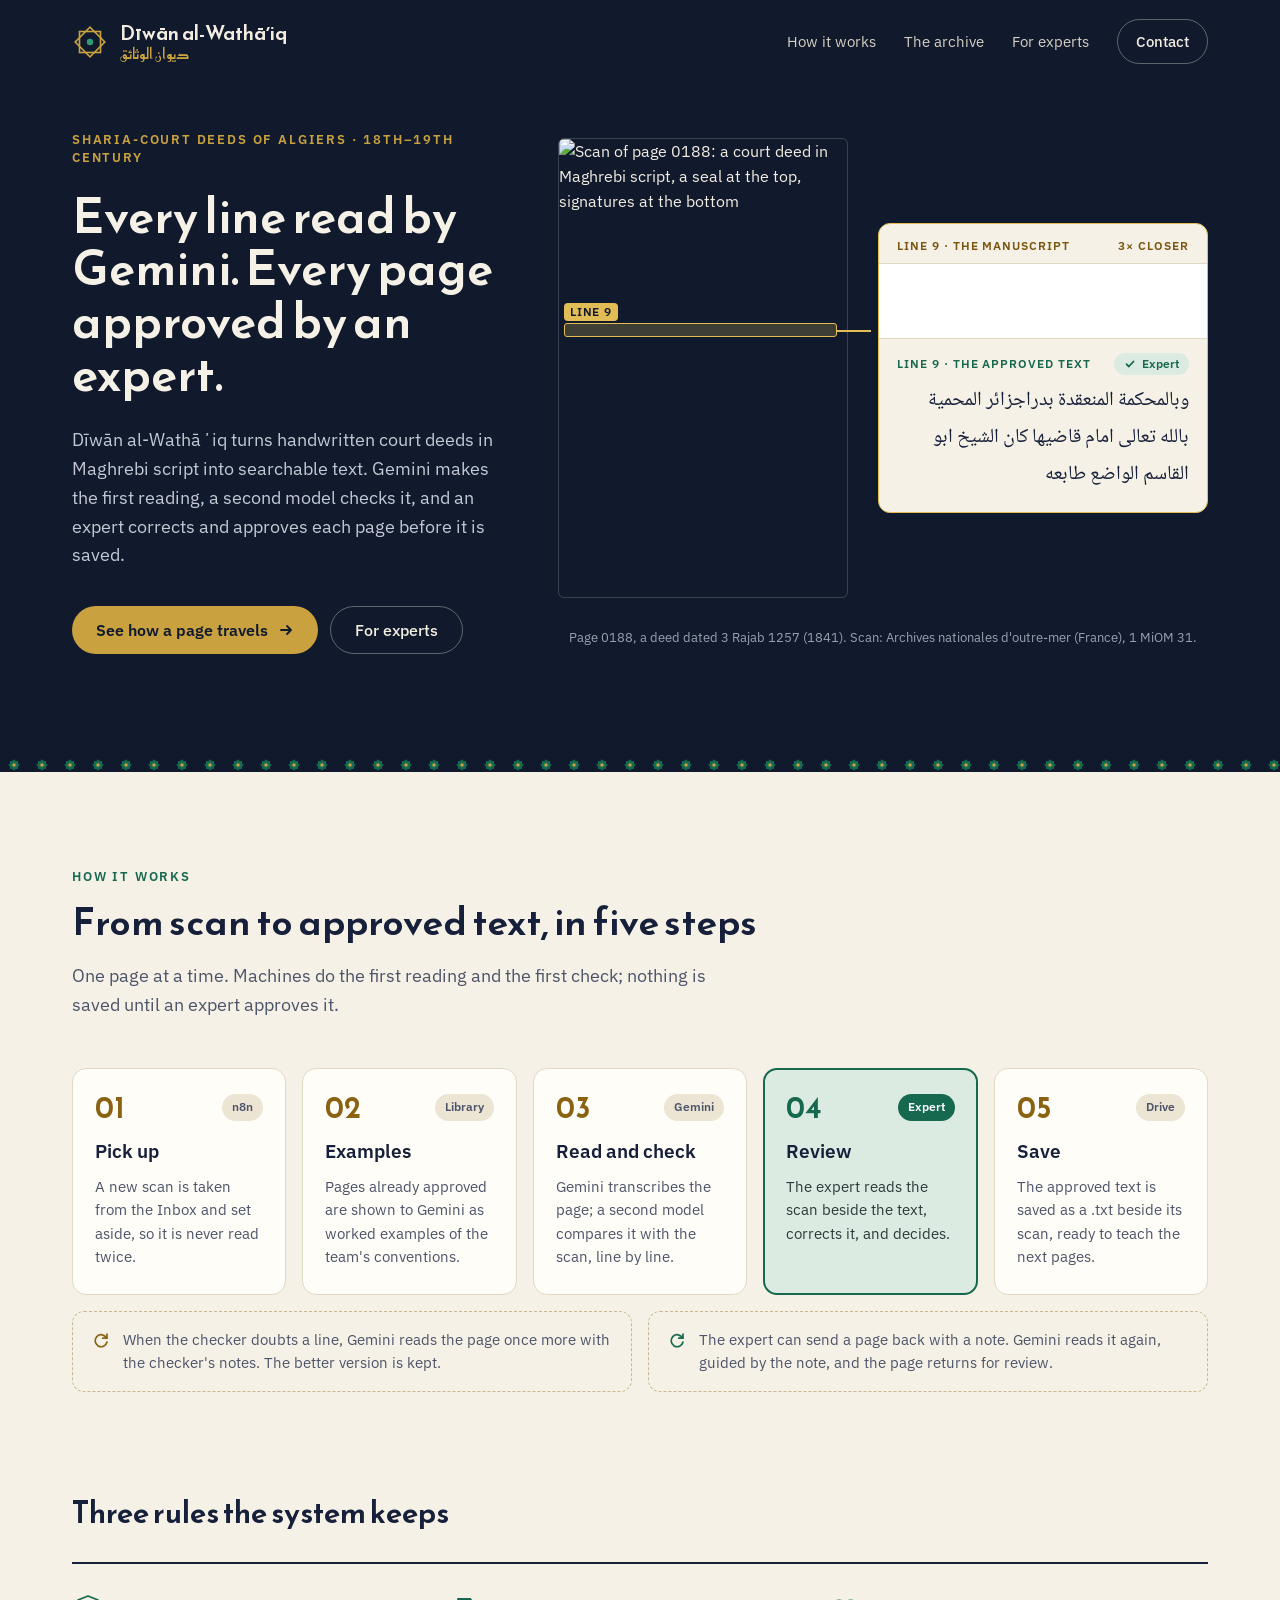
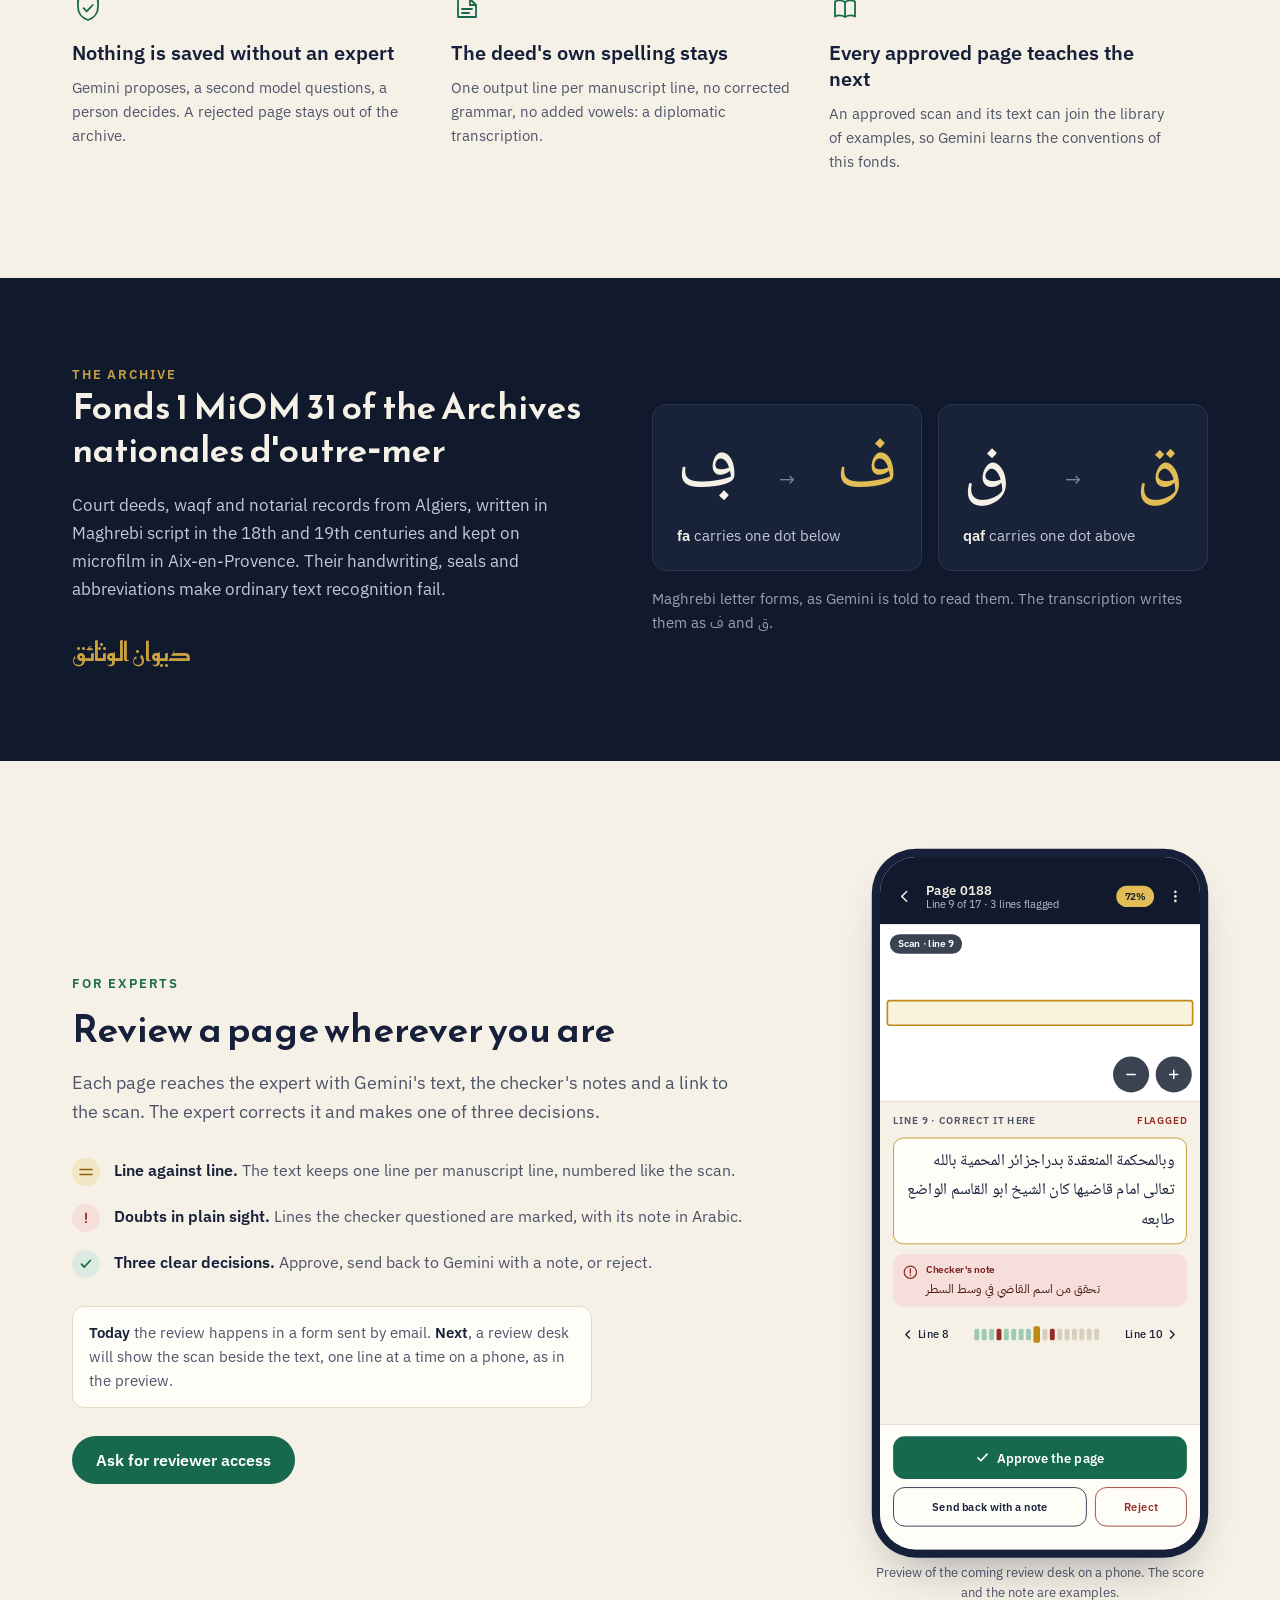
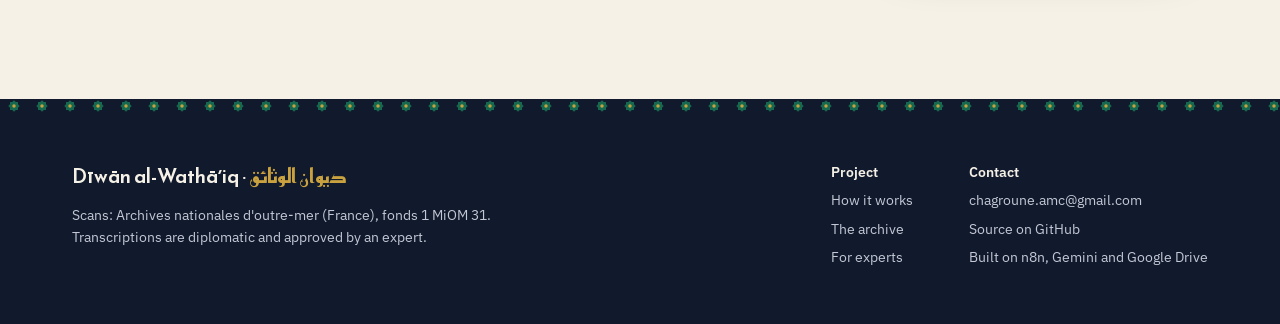
==== docs/index.html @ 13f493ae "Add the home page and its stylesheet Co-Authored-By: Claude Opus 5.5 <noreply@anthropic.com> Claude-" ====
<!doctype html>
<html lang="en">
<head>
<meta charset="utf-8">
<meta name="viewport" content="width=device-width, initial-scale=1">
<title>Dīwān al-Wathāʼiq · the sharia-court deeds of Algiers, read line by line</title>
<meta name="description" content="Dīwān al-Wathāʼiq turns handwritten court deeds of Algiers in Maghrebi script into searchable text. Gemini makes the first reading, a second model checks it, and an expert approves every page.">
<meta name="theme-color" content="#111a2d">
<link rel="icon" href="assets/favicon.svg" type="image/svg+xml">
<meta property="og:type" content="website">
<meta property="og:title" content="Dīwān al-Wathāʼiq · ديوان الوثائق">
<meta property="og:description" content="Every line read by Gemini. Every page approved by an expert. The sharia-court deeds of Algiers, 18th–19th century.">
<meta property="og:url" content="https://hchagroune.github.io/diwan-htr/">
<meta property="og:image" content="https://hchagroune.github.io/diwan-htr/assets/img/diwan-site-og-card.jpg">
<meta property="og:image:width" content="1200">
<meta property="og:image:height" content="630">
<meta name="twitter:card" content="summary_large_image">
<link rel="preconnect" href="https://fonts.googleapis.com">
<link rel="preconnect" href="https://fonts.gstatic.com" crossorigin>
<link rel="stylesheet" href="https://fonts.googleapis.com/css2?family=IBM+Plex+Mono:wght@400;500&amp;family=IBM+Plex+Sans:ital,wght@0,400;0,500;0,600;1,400&amp;family=IBM+Plex+Sans+Arabic:wght@400;500;600&amp;family=Noto+Naskh+Arabic:wght@400;600&amp;family=Reem+Kufi:wght@500;600;700&amp;display=swap">
<link rel="stylesheet" href="assets/site.css">
</head>
<body>
<a class="skip" href="#main">Skip to the content</a>

<header class="top on-night">
  <div class="wrap bar">
    <a class="brand" href="#top" aria-label="Dīwān al-Wathāʼiq, home">
      <svg aria-hidden="true" width="36" height="36" viewBox="0 0 36 36"><g transform="translate(18 18)"><rect x="-10.5" y="-10.5" width="21" height="21" fill="none" stroke="#c9a23f" stroke-width="1.6"/><rect x="-10.5" y="-10.5" width="21" height="21" fill="none" stroke="#c9a23f" stroke-width="1.6" transform="rotate(45)"/><circle r="3.2" fill="#2f9a73"/></g></svg>
      <span class="brand-names"><span class="brand-latin">Dīwān al-Wathāʼiq</span><span class="brand-arabic" lang="ar" dir="rtl">ديوان الوثائق</span></span>
    </a>
    <nav class="nav" aria-label="Main">
      <a href="#how">How it works</a>
      <a href="#archive">The archive</a>
      <a href="#experts">For experts</a>
      <a class="nav-pill" href="mailto:chagroune.amc@gmail.com?subject=Diwan%20al-Wathaiq">Contact</a>
    </nav>
  </div>

  <div id="top" class="wrap hero">
    <div class="hero-text">
      <p class="eyebrow">Sharia-court deeds of Algiers · 18th–19th century</p>
      <h1>Every line read by Gemini. Every page approved by an expert.</h1>
      <p class="lead">Dīwān al-Wathāʼiq turns handwritten court deeds in Maghrebi script into searchable text. Gemini makes the first reading, a second model checks it, and an expert corrects and approves each page before it is saved.</p>
      <div class="actions">
        <a class="btn btn-brass" href="#how">See how a page travels<svg aria-hidden="true" width="16" height="16" viewBox="0 0 16 16"><path d="M3 8h10M9 4l4 4-4 4" fill="none" stroke="#111a2d" stroke-width="1.8" stroke-linecap="round" stroke-linejoin="round"/></svg></a>
        <a class="btn btn-ghost-night" href="#experts">For experts</a>
      </div>
    </div>

    <figure class="reading">
      <div class="scan">
        <img src="assets/img/diwan-site-scan-0188.jpg" width="1006" height="1600" alt="Scan of page 0188: a court deed in Maghrebi script, a seal at the top, signatures at the bottom">
        <span class="band" aria-hidden="true"></span>
        <span class="band-link" aria-hidden="true"></span>
        <span class="band-tag" aria-hidden="true">LINE 9</span>
      </div>
      <div class="loupe">
        <div class="loupe-label"><span>Line 9 · the manuscript</span><span>3× closer</span></div>
        <div class="loupe-crop"><img src="assets/img/diwan-site-scan-0188.jpg" width="1006" height="1600" alt="Line 9 of the scan, enlarged"></div>
        <div class="loupe-label green"><span>Line 9 · the approved text</span><span class="chip-expert"><svg aria-hidden="true" width="12" height="12" viewBox="0 0 12 12"><path d="M2.5 6.2l2.3 2.3 4.7-5" fill="none" stroke="#16684e" stroke-width="1.8" stroke-linecap="round" stroke-linejoin="round"/></svg>Expert</span></div>
        <p class="loupe-text" lang="ar" dir="rtl">وبالمحكمة المنعقدة بدراجزائر المحمية بالله تعالى امام قاضيها كان الشيخ ابو القاسم الواضع طابعه</p>
      </div>
      <figcaption>Page 0188, a deed dated 3 Rajab 1257 (1841). Scan: Archives nationales d'outre-mer (France), 1 MiOM 31.</figcaption>
    </figure>
  </div>
  <svg class="zellige" aria-hidden="true" preserveAspectRatio="none"><defs><pattern id="zl-a" width="28" height="14" patternUnits="userSpaceOnUse"><rect width="28" height="14" fill="#111a2d"/><g transform="translate(14 7)"><rect x="-4" y="-4" width="8" height="8" fill="#16684e"/><rect x="-4" y="-4" width="8" height="8" fill="#16684e" transform="rotate(45)"/><circle r="1.7" fill="#c9a23f"/></g></pattern></defs><rect width="100%" height="14" fill="url(#zl-a)"/></svg>
</header>

<main id="main">
  <section id="how" class="wrap section" aria-labelledby="how-title">
    <p class="eyebrow">How it works</p>
    <h2 id="how-title">From scan to approved text, in five steps</h2>
    <p class="lead">One page at a time. Machines do the first reading and the first check; nothing is saved until an expert approves it.</p>
    <ol class="steps">
      <li class="step">
        <div class="step-head"><span class="step-num">01</span><span class="step-who">n8n</span></div>
        <h3>Pick up</h3>
        <p>A new scan is taken from the Inbox and set aside, so it is never read twice.</p>
      </li>
      <li class="step">
        <div class="step-head"><span class="step-num">02</span><span class="step-who">Library</span></div>
        <h3>Examples</h3>
        <p>Pages already approved are shown to Gemini as worked examples of the team's conventions.</p>
      </li>
      <li class="step">
        <div class="step-head"><span class="step-num">03</span><span class="step-who">Gemini</span></div>
        <h3>Read and check</h3>
        <p>Gemini transcribes the page; a second model compares it with the scan, line by line.</p>
      </li>
      <li class="step is-human">
        <div class="step-head"><span class="step-num">04</span><span class="step-who">Expert</span></div>
        <h3>Review</h3>
        <p>The expert reads the scan beside the text, corrects it, and decides.</p>
      </li>
      <li class="step">
        <div class="step-head"><span class="step-num">05</span><span class="step-who">Drive</span></div>
        <h3>Save</h3>
        <p>The approved text is saved as a .txt beside its scan, ready to teach the next pages.</p>
      </li>
    </ol>
    <div class="loops">
      <p class="loop"><svg aria-hidden="true" width="20" height="20" viewBox="0 0 20 20"><path d="M15.5 8A6 6 0 1 0 16 12" fill="none" stroke="#8a6212" stroke-width="1.7" stroke-linecap="round"/><path d="M16 4v4.2h-4.2" fill="none" stroke="#8a6212" stroke-width="1.7" stroke-linecap="round" stroke-linejoin="round"/></svg><span>When the checker doubts a line, Gemini reads the page once more with the checker's notes. The better version is kept.</span></p>
      <p class="loop"><svg aria-hidden="true" width="20" height="20" viewBox="0 0 20 20"><path d="M15.5 8A6 6 0 1 0 16 12" fill="none" stroke="#16684e" stroke-width="1.7" stroke-linecap="round"/><path d="M16 4v4.2h-4.2" fill="none" stroke="#16684e" stroke-width="1.7" stroke-linecap="round" stroke-linejoin="round"/></svg><span>The expert can send a page back with a note. Gemini reads it again, guided by the note, and the page returns for review.</span></p>
    </div>
  </section>

  <section id="rules" class="wrap section" aria-labelledby="rules-title">
    <h2 id="rules-title">Three rules the system keeps</h2>
    <div class="rules">
      <div class="rule">
        <svg aria-hidden="true" width="32" height="32" viewBox="0 0 32 32"><path d="M16 4l10 4v7c0 6.5-4.3 11.2-10 13-5.7-1.8-10-6.5-10-13V8z" fill="none" stroke="#16684e" stroke-width="1.8" stroke-linejoin="round"/><path d="M11.5 16.2l3.2 3.2 6-6.4" fill="none" stroke="#16684e" stroke-width="1.8" stroke-linecap="round" stroke-linejoin="round"/></svg>
        <h3>Nothing is saved without an expert</h3>
        <p>Gemini proposes, a second model questions, a person decides. A rejected page stays out of the archive.</p>
      </div>
      <div class="rule">
        <svg aria-hidden="true" width="32" height="32" viewBox="0 0 32 32"><path d="M7 25V7h12l6 6v12z" fill="none" stroke="#16684e" stroke-width="1.8" stroke-linejoin="round"/><path d="M19 7v6h6M11 17h10M11 21h7" fill="none" stroke="#16684e" stroke-width="1.8" stroke-linecap="round" stroke-linejoin="round"/></svg>
        <h3>The deed's own spelling stays</h3>
        <p>One output line per manuscript line, no corrected grammar, no added vowels: a diplomatic transcription.</p>
      </div>
      <div class="rule">
        <svg aria-hidden="true" width="32" height="32" viewBox="0 0 32 32"><path d="M6 9.5C9 8 12.5 8 16 10c3.5-2 7-2 10-.5v15c-3-1.5-6.5-1.5-10 .5-3.5-2-7-2-10-.5z" fill="none" stroke="#16684e" stroke-width="1.8" stroke-linejoin="round"/><path d="M16 10v15" fill="none" stroke="#16684e" stroke-width="1.8"/></svg>
        <h3>Every approved page teaches the next</h3>
        <p>An approved scan and its text can join the library of examples, so Gemini learns the conventions of this fonds.</p>
      </div>
    </div>
  </section>

  <section id="archive" class="corpus on-night" aria-labelledby="archive-title">
    <div class="wrap corpus-inner">
      <div class="corpus-text">
        <p class="eyebrow">The archive</p>
        <h2 id="archive-title" class="display">Fonds 1 MiOM 31 of the Archives nationales d'outre&#8209;mer</h2>
        <p class="lead">Court deeds, waqf and notarial records from Algiers, written in Maghrebi script in the 18th and 19th centuries and kept on microfilm in Aix-en-Provence. Their handwriting, seals and abbreviations make ordinary text recognition fail.</p>
        <p class="corpus-mark" lang="ar" dir="rtl">ديوان الوثائق</p>
      </div>
      <div class="letters">
        <div class="letter-row">
          <div class="letter">
            <div class="letter-pair"><span class="glyph" lang="ar">ڢ</span><span class="arrow" aria-hidden="true">→</span><span class="glyph std" lang="ar">ف</span></div>
            <p><strong>fa</strong> carries one dot below</p>
          </div>
          <div class="letter">
            <div class="letter-pair"><span class="glyph" lang="ar">ڧ</span><span class="arrow" aria-hidden="true">→</span><span class="glyph std" lang="ar">ق</span></div>
            <p><strong>qaf</strong> carries one dot above</p>
          </div>
        </div>
        <p>Maghrebi letter forms, as Gemini is told to read them. The transcription writes them as ف and ق.</p>
      </div>
    </div>
  </section>

  <section id="experts" class="wrap section experts" aria-labelledby="experts-title">
    <div class="experts-text">
      <p class="eyebrow">For experts</p>
      <h2 id="experts-title">Review a page wherever you are</h2>
      <p class="lead">Each page reaches the expert with Gemini's text, the checker's notes and a link to the scan. The expert corrects it and makes one of three decisions.</p>
      <ul class="points">
        <li><span class="dot dot-brass" aria-hidden="true"><svg width="14" height="14" viewBox="0 0 14 14"><path d="M1 4.5h12M1 9.5h12" stroke="#8a6212" stroke-width="1.6" stroke-linecap="round"/></svg></span><span><strong>Line against line.</strong> <span class="muted">The text keeps one line per manuscript line, numbered like the scan.</span></span></li>
        <li><span class="dot dot-red" aria-hidden="true"><svg width="14" height="14" viewBox="0 0 14 14"><path d="M7 2.5v5.5" stroke="#962d28" stroke-width="1.8" stroke-linecap="round"/><circle cx="7" cy="11" r="1.1" fill="#962d28"/></svg></span><span><strong>Doubts in plain sight.</strong> <span class="muted">Lines the checker questioned are marked, with its note in Arabic.</span></span></li>
        <li><span class="dot dot-green" aria-hidden="true"><svg width="14" height="14" viewBox="0 0 14 14"><path d="M2.5 7.2l2.8 2.8 6-6.5" fill="none" stroke="#16684e" stroke-width="1.8" stroke-linecap="round" stroke-linejoin="round"/></svg></span><span><strong>Three clear decisions.</strong> <span class="muted">Approve, send back to Gemini with a note, or reject.</span></span></li>
      </ul>
      <p class="now"><strong>Today</strong> the review happens in a form sent by email. <strong>Next</strong>, a review desk will show the scan beside the text, one line at a time on a phone, as in the preview.</p>
      <div class="actions">
        <a class="btn btn-green" href="mailto:chagroune.amc@gmail.com?subject=Diwan%20al-Wathaiq%3A%20reviewer%20access">Ask for reviewer access</a>
      </div>
    </div>

    <figure class="phone-figure">
      <div class="phone-frame" aria-hidden="true">
        <div class="phone">
          <div class="ph-top">
            <span class="ph-icon"><svg width="20" height="20" viewBox="0 0 20 20"><path d="M12.5 4l-6 6 6 6" fill="none" stroke="#f3ede1" stroke-width="1.8" stroke-linecap="round" stroke-linejoin="round"/></svg></span>
            <span class="ph-title"><b>Page 0188</b><span>Line 9 of 17 · 3 lines flagged</span></span>
            <span class="ph-score">72%</span>
            <span class="ph-icon"><svg width="20" height="20" viewBox="0 0 20 20"><circle cx="10" cy="4.5" r="1.6" fill="#f3ede1"/><circle cx="10" cy="10" r="1.6" fill="#f3ede1"/><circle cx="10" cy="15.5" r="1.6" fill="#f3ede1"/></svg></span>
          </div>
          <div class="ph-scan">
            <img src="assets/img/diwan-site-scan-0188.jpg" width="1006" height="1600" alt="">
            <span class="ph-band"></span>
            <span class="ph-tag">Scan · line 9</span>
            <span class="ph-zoom"><span><svg width="16" height="16" viewBox="0 0 16 16"><path d="M3 8h10" stroke="#fff" stroke-width="1.8" stroke-linecap="round"/></svg></span><span><svg width="16" height="16" viewBox="0 0 16 16"><path d="M3 8h10M8 3v10" stroke="#fff" stroke-width="1.8" stroke-linecap="round"/></svg></span></span>
          </div>
          <div class="ph-body">
            <div class="ph-label"><span>Line 9 · correct it here</span><span class="flag">Flagged</span></div>
            <div class="ph-line" lang="ar" dir="rtl">وبالمحكمة المنعقدة بدراجزائر المحمية بالله تعالى امام قاضيها كان الشيخ ابو القاسم الواضع طابعه</div>
            <div class="ph-note">
              <svg width="18" height="18" viewBox="0 0 18 18"><circle cx="9" cy="9" r="7.5" fill="none" stroke="#962d28" stroke-width="1.5"/><path d="M9 5v5" stroke="#962d28" stroke-width="1.7" stroke-linecap="round"/><circle cx="9" cy="12.8" r="1" fill="#962d28"/></svg>
              <span class="ph-note-text"><b>Checker's note</b><span lang="ar" dir="rtl">تحقق من اسم القاضي في وسط السطر</span></span>
            </div>
            <div class="ph-nav">
              <span><svg width="16" height="16" viewBox="0 0 16 16"><path d="M10 3.5L5.5 8l4.5 4.5" fill="none" stroke="#17203a" stroke-width="1.7" stroke-linecap="round" stroke-linejoin="round"/></svg>Line 8</span>
              <span class="ticks"><i></i><i></i><i></i><i class="flag"></i><i></i><i></i><i></i><i></i><i class="here"></i><i class="todo"></i><i class="flag"></i><i class="todo"></i><i class="todo"></i><i class="todo"></i><i class="todo"></i><i class="todo"></i><i class="todo"></i></span>
              <span>Line 10<svg width="16" height="16" viewBox="0 0 16 16"><path d="M6 3.5l4.5 4.5L6 12.5" fill="none" stroke="#17203a" stroke-width="1.7" stroke-linecap="round" stroke-linejoin="round"/></svg></span>
            </div>
          </div>
          <div class="ph-actions">
            <span class="ph-approve"><svg width="18" height="18" viewBox="0 0 18 18"><path d="M3.5 9.4l3.4 3.4 7.6-8" fill="none" stroke="#fff" stroke-width="2" stroke-linecap="round" stroke-linejoin="round"/></svg>Approve the page</span>
            <span class="ph-row"><span class="ph-back">Send back with a note</span><span class="ph-reject">Reject</span></span>
          </div>
        </div>
      </div>
      <figcaption>Preview of the coming review desk on a phone. The score and the note are examples.</figcaption>
    </figure>
  </section>
</main>

<footer class="foot">
  <svg class="zellige" aria-hidden="true" preserveAspectRatio="none"><defs><pattern id="zl-b" width="28" height="14" patternUnits="userSpaceOnUse"><rect width="28" height="14" fill="#111a2d"/><g transform="translate(14 7)"><rect x="-4" y="-4" width="8" height="8" fill="#16684e"/><rect x="-4" y="-4" width="8" height="8" fill="#16684e" transform="rotate(45)"/><circle r="1.7" fill="#c9a23f"/></g></pattern></defs><rect width="100%" height="14" fill="url(#zl-b)"/></svg>
  <div class="wrap foot-inner">
    <div class="foot-about">
      <span class="foot-name">Dīwān al-Wathāʼiq · <span lang="ar" dir="rtl">ديوان الوثائق</span></span>
      <p>Scans: Archives nationales d'outre-mer (France), fonds 1 MiOM 31. Transcriptions are diplomatic and approved by an expert.</p>
    </div>
    <div class="foot-cols">
      <div class="foot-col"><b>Project</b><a href="#how">How it works</a><a href="#archive">The archive</a><a href="#experts">For experts</a></div>
      <div class="foot-col"><b>Contact</b><a href="mailto:chagroune.amc@gmail.com?subject=Diwan%20al-Wathaiq">chagroune.amc@gmail.com</a><a href="https://github.com/hchagroune/diwan-htr">Source on GitHub</a><span>Built on n8n, Gemini and Google Drive</span></div>
    </div>
  </div>
</footer>
</body>
</html>
---- docs/assets/site.css ----
/* Dīwān al-Wathāʼiq: public site. Ink, paper and zellige. */
:root {
  --night: #111a2d;
  --night-2: #18233a;
  --night-line: #2a3651;
  --paper: #f6f1e6;
  --paper-2: #ede5d3;
  --surface: #fffdf8;
  --line: #e2d9c5;
  --ink: #17203a;
  --ink-2: #4d546a;
  --on-night: #f3ede1;
  --on-night-2: #c3c8d4;
  --on-night-3: #9aa1b2;
  --green: #16684e;
  --green-dark: #0f4d39;
  --green-tint: #dcebe2;
  --green-on-night: #2f9a73;
  --brass: #8a6212;
  --brass-deep: #7a560f;
  --brass-mid: #c9a23f;
  --brass-light: #e2bd55;
  --brass-tint: #f3e6c4;
  --red: #962d28;
  --red-deep: #7c211d;
  --red-tint: #f6dedb;
  --font-sans: 'IBM Plex Sans', 'IBM Plex Sans Arabic', system-ui, sans-serif;
  --font-arabic-ui: 'IBM Plex Sans Arabic', 'IBM Plex Sans', sans-serif;
  --font-display: 'Reem Kufi', 'IBM Plex Sans', sans-serif;
  --font-naskh: 'Noto Naskh Arabic', 'Amiri', serif;
  --font-mono: 'IBM Plex Mono', ui-monospace, monospace;
}

*, *::before, *::after { box-sizing: border-box; }
html { scroll-behavior: smooth; }
@media (prefers-reduced-motion: reduce) { html { scroll-behavior: auto; } }
body {
  margin: 0;
  background: var(--paper);
  color: var(--ink);
  font-family: var(--font-sans);
  font-size: 16px;
  line-height: 1.55;
  -webkit-font-smoothing: antialiased;
  text-rendering: optimizeLegibility;
}
img { max-width: 100%; display: block; }
a { color: var(--green); }
a:hover { color: var(--green-dark); }
:focus-visible { outline: 3px solid var(--brass-light); outline-offset: 3px; border-radius: 6px; }
h1, h2, h3, p, figure, ol, ul { margin: 0; }
[lang="ar"] { font-family: var(--font-arabic-ui); }

.wrap { max-width: 1200px; margin: 0 auto; padding: 0 32px; }
.skip {
  position: absolute; left: 16px; top: -60px; z-index: 10;
  background: var(--brass-light); color: var(--night); padding: 10px 16px;
  border-radius: 8px; font-weight: 600; text-decoration: none;
}
.skip:focus { top: 12px; }

.eyebrow {
  font-size: 13px; line-height: 1.4; letter-spacing: 0.14em;
  text-transform: uppercase; font-weight: 600; color: var(--green);
}
.on-night .eyebrow { color: var(--brass-mid); }
.display { font-family: var(--font-display); font-weight: 600; }
.lead { font-size: 18px; line-height: 1.6; color: var(--ink-2); max-width: 680px; }
.on-night .lead { color: var(--on-night-2); }

/* buttons */
.btn {
  display: inline-flex; align-items: center; justify-content: center; gap: 10px;
  min-height: 48px; padding: 0 24px; border-radius: 999px;
  font-weight: 600; text-decoration: none; font-size: 16px; line-height: 1.2;
}
.btn svg { flex: none; }
.btn-brass { background: var(--brass-mid); color: var(--night); }
.btn-brass:hover { background: var(--brass-light); color: var(--night); }
.btn-ghost-night { color: var(--on-night); border: 1px solid rgba(243, 237, 225, 0.35); font-weight: 500; }
.btn-ghost-night:hover { color: #fff; border-color: rgba(243, 237, 225, 0.7); }
.btn-green { background: var(--green); color: #fff; }
.btn-green:hover { background: var(--green-dark); color: #fff; }

/* ---------- header and hero ---------- */
.top { background: var(--night); color: var(--on-night); }
.bar { display: flex; flex-wrap: wrap; align-items: center; justify-content: space-between; gap: 12px 28px; padding-top: 18px; padding-bottom: 18px; }
.brand { display: flex; align-items: center; gap: 12px; text-decoration: none; color: var(--on-night); }
.brand:hover { color: #fff; }
.brand-names { display: flex; flex-direction: column; line-height: 1.2; }
.brand-latin { font-family: var(--font-display); font-weight: 600; font-size: 20px; }
.brand-arabic { font-family: var(--font-display); font-size: 15px; color: var(--brass-mid); text-align: left; }
.nav { display: flex; flex-wrap: wrap; align-items: center; gap: 0 28px; font-size: 15px; }
.nav a { color: #d6d0c3; text-decoration: none; padding: 12px 0; }
.nav a:hover { color: #fff; }
.nav .nav-pill { color: var(--on-night); padding: 10px 18px; border: 1px solid rgba(243, 237, 225, 0.35); border-radius: 999px; font-weight: 500; }
.nav .nav-pill:hover { border-color: rgba(243, 237, 225, 0.7); }

.hero { display: flex; flex-wrap: wrap; align-items: center; gap: 56px; padding-top: 48px; padding-bottom: 104px; }
.hero-text { flex: 1 1 400px; min-width: 0; max-width: 490px; }
.hero-text .eyebrow { margin-bottom: 22px; }
.hero h1 { font-family: var(--font-display); font-weight: 600; font-size: clamp(38px, 2.8vw + 12px, 52px); line-height: 1.1; color: var(--paper); }
.hero .lead { margin-top: 26px; max-width: 500px; }
.actions { margin-top: 36px; display: flex; flex-wrap: wrap; gap: 12px; }

.reading { flex: 1 1 620px; min-width: 0; display: flex; flex-wrap: wrap; align-items: center; justify-content: center; gap: 30px; }
.scan { flex: 0 1 290px; min-width: 240px; position: relative; }
.scan img { width: 100%; height: auto; border-radius: 6px; border: 1px solid rgba(243, 237, 225, 0.18); }
.band { position: absolute; left: 2.2%; width: 94%; top: 40.3%; height: 3%; border: 1.5px solid var(--brass-light); background: rgba(226, 189, 85, 0.22); border-radius: 3px; }
.band-tag {
  position: absolute; left: 2.2%; top: 40.3%; transform: translateY(-115%);
  font-size: 11.5px; line-height: 1; font-weight: 600; letter-spacing: 0.06em;
  color: var(--night); background: var(--brass-light); border-radius: 4px; padding: 3px 6px;
}
.band-link { position: absolute; left: 96.2%; top: 41.7%; width: 34px; height: 2px; background: var(--brass-light); }
.loupe { flex: 1 1 300px; min-width: 0; max-width: 440px; background: var(--paper); color: var(--ink); border-radius: 12px; overflow: hidden; border: 1.5px solid var(--brass-light); }
.loupe-label { display: flex; justify-content: space-between; align-items: center; gap: 12px; padding: 14px 18px 10px; font-size: 12px; line-height: 1.3; letter-spacing: 0.08em; text-transform: uppercase; font-weight: 600; color: var(--brass-deep); }
.loupe-label.green { color: var(--green); padding-top: 14px; padding-bottom: 2px; }
.loupe-crop { position: relative; height: 76px; overflow: hidden; background: #fff; border-top: 1px solid var(--line); border-bottom: 1px solid var(--line); }
.loupe-crop img { position: absolute; width: 1006px; max-width: none; height: auto; right: -34px; top: -637px; }
.chip-expert { display: inline-flex; align-items: center; gap: 6px; font-size: 12px; letter-spacing: 0; text-transform: none; font-weight: 600; color: var(--green); background: var(--green-tint); border-radius: 999px; padding: 3px 10px; }
.loupe-text { padding: 6px 18px 18px; font-family: var(--font-naskh); font-size: 20px; line-height: 1.85; }
.reading figcaption { flex: 1 1 100%; font-size: 13px; line-height: 1.5; color: var(--on-night-3); text-align: center; }

.zellige { display: block; width: 100%; height: 14px; }

/* ---------- how it works ---------- */
.section { padding-top: 96px; padding-bottom: 96px; }
.section h2 { font-family: var(--font-display); font-weight: 600; font-size: clamp(30px, 1.4vw + 20px, 40px); line-height: 1.15; max-width: 760px; margin-top: 14px; }
.section .lead { margin-top: 18px; }
#how { padding-bottom: 32px; }
.steps { list-style: none; padding: 0; margin-top: 48px; display: flex; flex-wrap: wrap; gap: 16px; }
.step { flex: 1 1 196px; min-width: 0; background: var(--surface); border: 1px solid var(--line); border-radius: 14px; padding: 24px 22px 26px; display: flex; flex-direction: column; gap: 12px; }
.step-head { display: flex; justify-content: space-between; align-items: center; gap: 8px; }
.step-num { font-family: var(--font-display); font-size: 30px; font-weight: 600; line-height: 1; color: var(--brass); }
.step-who { font-size: 12px; font-weight: 600; color: var(--ink-2); background: var(--paper-2); border-radius: 999px; padding: 4px 10px; }
.step h3 { font-size: 19px; line-height: 1.3; font-weight: 600; margin-top: 4px; }
.step p { font-size: 15px; line-height: 1.55; color: var(--ink-2); }
.step.is-human { background: var(--green-tint); border: 2px solid var(--green); padding: 23px 21px 25px; }
.step.is-human .step-num { color: var(--green); }
.step.is-human .step-who { color: #fff; background: var(--green); }
.step.is-human p { color: #2c3a3a; }
.loops { margin-top: 16px; display: flex; flex-wrap: wrap; gap: 16px; }
.loop { flex: 1 1 360px; display: flex; gap: 12px; align-items: flex-start; font-size: 15px; line-height: 1.55; color: var(--ink-2); border: 1px dashed #c9b88f; border-radius: 12px; padding: 16px 18px; }
.loop svg { flex: none; margin-top: 2px; }

/* ---------- rules ---------- */
#rules { padding-top: 72px; }
#rules h2 { font-size: clamp(26px, 0.8vw + 20px, 32px); margin-top: 0; }
.rules { margin-top: 32px; display: flex; flex-wrap: wrap; border-top: 2px solid var(--ink); }
.rule { flex: 1 1 300px; min-width: 0; padding: 28px 28px 8px 0; display: flex; flex-direction: column; gap: 10px; }
.rule h3 { font-size: 20px; line-height: 1.3; font-weight: 600; margin-top: 6px; }
.rule p { font-size: 15px; line-height: 1.6; color: var(--ink-2); }

/* ---------- the archive ---------- */
.corpus { background: var(--night); color: var(--on-night); }
.corpus-inner { display: flex; flex-wrap: wrap; gap: 48px 64px; align-items: center; padding-top: 88px; padding-bottom: 88px; }
.corpus-text { flex: 1 1 420px; min-width: 0; }
.corpus h2 { color: var(--paper); font-size: clamp(28px, 1.4vw + 18px, 38px); line-height: 1.2; }
.corpus-text p.lead { font-size: 17px; line-height: 1.65; margin-top: 20px; }
.corpus-mark { text-align: left; margin-top: 28px; font-family: var(--font-display); font-size: 26px; line-height: 1.6; color: var(--brass-mid); }
.letters { flex: 1 1 460px; min-width: 0; display: flex; flex-direction: column; gap: 16px; }
.letter-row { display: flex; flex-wrap: wrap; gap: 16px; }
.letter { flex: 1 1 200px; min-width: 0; background: var(--night-2); border: 1px solid var(--night-line); border-radius: 14px; padding: 22px 24px; display: flex; flex-direction: column; gap: 8px; }
.letter-pair { display: flex; align-items: baseline; justify-content: space-between; gap: 12px; }
.glyph { font-family: var(--font-naskh); font-size: 72px; line-height: 1.25; color: var(--paper); }
.glyph.std { color: var(--brass-light); }
.arrow { font-size: 20px; color: #7d8599; }
.letter p { font-size: 15px; line-height: 1.5; color: var(--on-night-2); }
.letter strong { color: var(--paper); font-weight: 600; }
.letters > p { font-size: 15px; line-height: 1.6; color: var(--on-night-3); }

/* ---------- experts ---------- */
.experts { display: flex; flex-wrap: wrap; align-items: center; gap: 48px 72px; }
.experts-text { flex: 1 1 440px; min-width: 0; }
.points { list-style: none; padding: 0; margin-top: 32px; display: flex; flex-direction: column; gap: 18px; }
.points li { display: flex; gap: 14px; align-items: flex-start; font-size: 16px; line-height: 1.55; }
.points strong { font-weight: 600; }
.points .muted { color: var(--ink-2); }
.dot { flex: none; width: 28px; height: 28px; border-radius: 50%; display: flex; align-items: center; justify-content: center; }
.dot-brass { background: var(--brass-tint); }
.dot-red { background: var(--red-tint); }
.dot-green { background: var(--green-tint); }
.now { margin-top: 28px; font-size: 15px; line-height: 1.6; color: var(--ink-2); background: var(--surface); border: 1px solid var(--line); border-radius: 12px; padding: 14px 16px; max-width: 520px; }
.now strong { color: var(--ink); font-weight: 600; }
.experts .actions { margin-top: 28px; }

.phone-figure { flex: 0 1 336px; min-width: 0; display: flex; flex-direction: column; align-items: center; gap: 14px; }
.phone-figure figcaption { font-size: 13px; color: var(--ink-2); text-align: center; }
.phone-frame { width: 320px; height: 692px; position: relative; }
.phone {
  position: absolute; left: 0; top: 0; width: 390px; height: 844px;
  transform: scale(0.8205); transform-origin: 0 0;
  border-radius: 44px; overflow: hidden;
  box-shadow: 0 0 0 10px var(--ink), 0 30px 60px -20px rgba(17, 26, 45, 0.45);
  display: flex; flex-direction: column; background: var(--paper); font-size: 15px; line-height: 1.5;
}
.ph-top { flex: none; background: var(--night); color: var(--on-night); padding: 26px 8px 12px; display: flex; align-items: center; gap: 4px; }
.ph-icon { width: 44px; height: 44px; display: flex; align-items: center; justify-content: center; }
.ph-title { flex: 1 1 auto; min-width: 0; display: flex; flex-direction: column; line-height: 1.25; }
.ph-title b { font-weight: 600; font-size: 16px; }
.ph-title span { font-size: 13px; color: #b9bfcc; }
.ph-score { font-size: 12px; font-weight: 600; color: var(--night); background: var(--brass-light); border-radius: 999px; padding: 4px 10px; }
.ph-scan { flex: none; position: relative; height: 216px; overflow: hidden; background: #fff; border-bottom: 1px solid var(--line); }
.ph-scan img { position: absolute; width: 700px; max-width: none; height: auto; right: -20px; top: -358px; }
.ph-band { position: absolute; left: 8px; right: 8px; top: 92px; height: 32px; border: 2px solid #c08a14; background: rgba(226, 189, 85, 0.2); border-radius: 4px; }
.ph-tag { position: absolute; left: 12px; top: 12px; font-size: 12px; font-weight: 600; color: #fff; background: rgba(17, 26, 45, 0.82); border-radius: 999px; padding: 3px 10px; }
.ph-zoom { position: absolute; right: 10px; bottom: 10px; display: flex; gap: 8px; }
.ph-zoom span { width: 44px; height: 44px; border-radius: 50%; background: rgba(17, 26, 45, 0.82); display: flex; align-items: center; justify-content: center; }
.ph-body { flex: 1 1 auto; min-height: 0; padding: 16px 16px 0; display: flex; flex-direction: column; gap: 12px; }
.ph-label { display: flex; justify-content: space-between; align-items: center; font-size: 12px; line-height: 1.3; letter-spacing: 0.08em; text-transform: uppercase; font-weight: 600; color: var(--ink-2); }
.ph-label .flag { color: var(--red); }
.ph-line { border: 1.5px solid #c08a14; border-radius: 12px; background: var(--surface); padding: 10px 14px; font-family: var(--font-naskh); font-size: 20px; line-height: 1.8; }
.ph-note { display: flex; gap: 10px; align-items: flex-start; background: var(--red-tint); border-radius: 12px; padding: 10px 12px; }
.ph-note svg { flex: none; margin-top: 3px; }
.ph-note-text { display: flex; flex-direction: column; gap: 2px; }
.ph-note-text b { font-size: 12px; font-weight: 600; color: var(--red-deep); }
.ph-note-text span { font-size: 15px; line-height: 1.6; color: #4a1714; }
.ph-nav { display: flex; align-items: center; justify-content: space-between; gap: 8px; font-size: 14px; font-weight: 500; }
.ph-nav > span:first-child, .ph-nav > span:last-child { display: inline-flex; align-items: center; gap: 4px; min-height: 44px; padding: 0 10px; }
.ticks { display: flex; gap: 3px; align-items: center; }
.ticks i { width: 6px; height: 14px; border-radius: 2px; background: #9ec9b3; }
.ticks i.todo { background: #d8d0bd; }
.ticks i.flag { background: var(--red); }
.ticks i.here { width: 8px; height: 20px; background: #c08a14; }
.ph-actions { flex: none; padding: 14px 16px 28px; display: flex; flex-direction: column; gap: 10px; background: var(--surface); border-top: 1px solid var(--line); }
.ph-approve { min-height: 52px; border-radius: 14px; background: var(--green); color: #fff; font-size: 16px; font-weight: 600; display: flex; align-items: center; justify-content: center; gap: 8px; }
.ph-row { display: flex; gap: 10px; }
.ph-row span { min-height: 48px; border-radius: 14px; font-size: 14px; font-weight: 600; display: flex; align-items: center; justify-content: center; }
.ph-back { flex: 1 1 0; border: 1.5px solid var(--ink); color: var(--ink); }
.ph-reject { flex: 0 1 112px; border: 1.5px solid var(--red); color: var(--red); }

/* ---------- footer ---------- */
.foot { background: var(--night); color: var(--on-night-2); }
.foot-inner { display: flex; flex-wrap: wrap; justify-content: space-between; gap: 32px; padding-top: 48px; padding-bottom: 56px; }
.foot-about { flex: 1 1 360px; min-width: 0; display: flex; flex-direction: column; gap: 12px; }
.foot-name { font-family: var(--font-display); font-weight: 600; font-size: 20px; color: var(--paper); }
.foot-name [lang="ar"] { font-family: var(--font-display); color: var(--brass-mid); }
.foot-about p { font-size: 14px; line-height: 1.6; max-width: 460px; }
.foot-cols { display: flex; flex-wrap: wrap; gap: 32px 56px; font-size: 14px; line-height: 1.6; }
.foot-col { display: flex; flex-direction: column; gap: 6px; }
.foot-col b { font-weight: 600; color: var(--paper); }
.foot a { color: var(--on-night-2); text-decoration: none; }
.foot a:hover { color: #fff; text-decoration: underline; }

/* ---------- small screens ---------- */
@media (max-width: 720px) {
  .wrap { padding: 0 20px; }
  .hero { padding-top: 24px; padding-bottom: 72px; gap: 40px; }
  .section { padding-top: 72px; padding-bottom: 72px; }
  .corpus-inner { padding-top: 64px; padding-bottom: 64px; }
  .rule { padding-right: 0; }
  .band-link { display: none; }
  .phone-figure { flex-basis: 100%; }
}
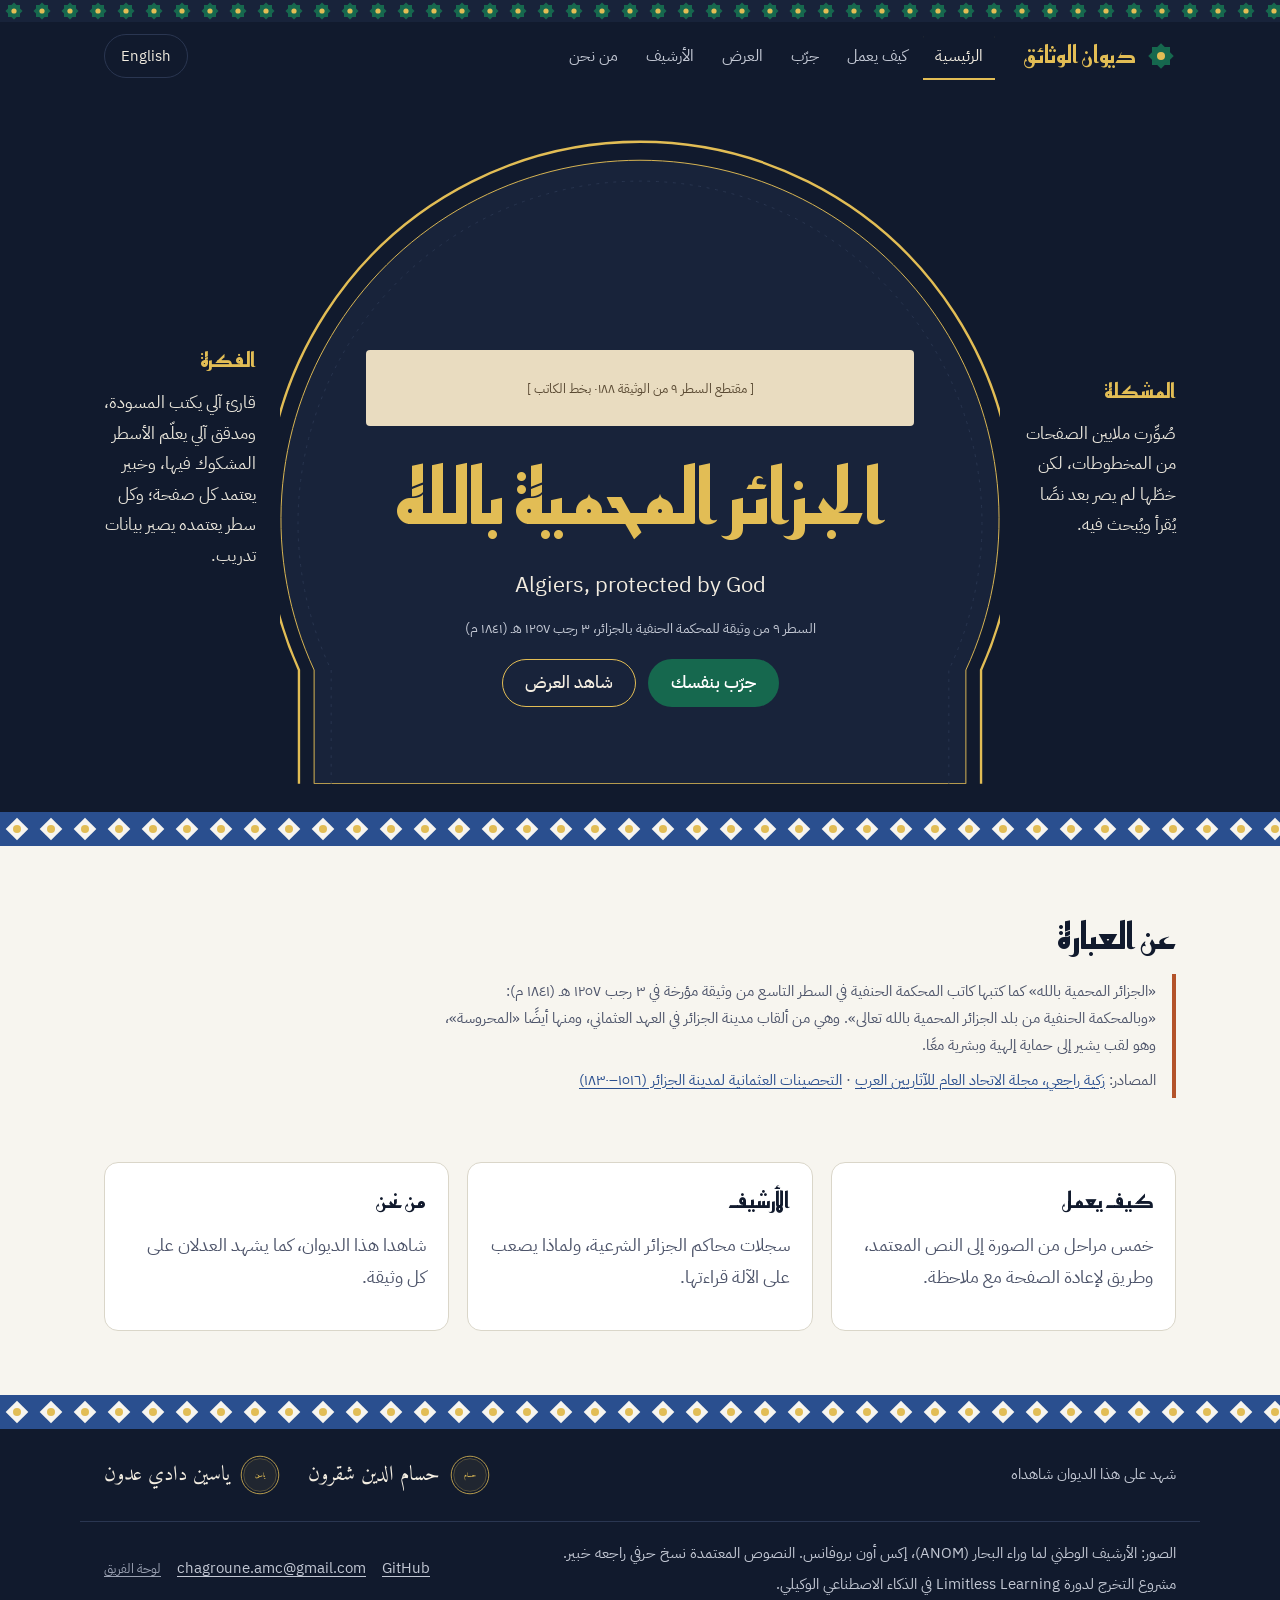
==== commit 32f65961: "Direction B site: bilingual pages, offline demo, full-screen pitch, creators deed - Welcome with the" ====
--- a/docs/index.html
+++ b/docs/index.html
@@ -1,220 +1,110 @@
 <!doctype html>
-<html lang="en">
+<html lang="ar" dir="rtl" data-ui="ar" data-root="" data-title-ar="ديوان الوثائق · الجزائر المحمية بالله" data-title-en="Dīwān al-Wathāʾiq · Algiers, protected by God">
 <head>
 <meta charset="utf-8">
-<meta name="viewport" content="width=device-width, initial-scale=1">
-<title>Dīwān al-Wathāʼiq · the sharia-court deeds of Algiers, read line by line</title>
-<meta name="description" content="Dīwān al-Wathāʼiq turns handwritten court deeds of Algiers in Maghrebi script into searchable text. Gemini makes the first reading, a second model checks it, and an expert approves every page.">
+<meta name="viewport" content="width=device-width, initial-scale=1, viewport-fit=cover">
+<title>ديوان الوثائق · الجزائر المحمية بالله</title>
+<meta name="description" content="Sharia-court deeds of Algiers in Maghrebi script, read by an AI reader, checked by an AI checker and approved by an expert.">
 <meta name="theme-color" content="#111a2d">
 <link rel="icon" href="assets/favicon.svg" type="image/svg+xml">
-<meta property="og:type" content="website">
-<meta property="og:title" content="Dīwān al-Wathāʼiq · ديوان الوثائق">
-<meta property="og:description" content="Every line read by Gemini. Every page approved by an expert. The sharia-court deeds of Algiers, 18th–19th century.">
-<meta property="og:url" content="https://hchagroune.github.io/diwan-htr/">
-<meta property="og:image" content="https://hchagroune.github.io/diwan-htr/assets/img/diwan-site-og-card.jpg">
-<meta property="og:image:width" content="1200">
-<meta property="og:image:height" content="630">
-<meta name="twitter:card" content="summary_large_image">
-<link rel="preconnect" href="https://fonts.googleapis.com">
-<link rel="preconnect" href="https://fonts.gstatic.com" crossorigin>
-<link rel="stylesheet" href="https://fonts.googleapis.com/css2?family=IBM+Plex+Mono:wght@400;500&amp;family=IBM+Plex+Sans:ital,wght@0,400;0,500;0,600;1,400&amp;family=IBM+Plex+Sans+Arabic:wght@400;500;600&amp;family=Noto+Naskh+Arabic:wght@400;600&amp;family=Reem+Kufi:wght@500;600;700&amp;display=swap">
-<link rel="stylesheet" href="assets/site.css">
+<link rel="stylesheet" href="assets/diwan.css">
+<script>(function(){try{var m=/[?&]lang=(ar|en)\b/.exec(location.search);var l=m?m[1]:(localStorage.getItem('diwan-lang')||'ar');var h=document.documentElement;h.lang=l;h.dir=l==='ar'?'rtl':'ltr';h.setAttribute('data-ui',l);}catch(e){}})();</script>
+<script src="assets/diwan.js" defer></script>
 </head>
 <body>
-<a class="skip" href="#main">Skip to the content</a>
+<a class="skip" href="#main"><span data-l="ar" lang="ar" dir="rtl">تخطَّ إلى المحتوى</span><span data-l="en" lang="en" dir="ltr">Skip to the content</span></a>
+<div class="band" aria-hidden="true"></div>
+<header class="site-head">
+  <div class="wrap head-row">
+    <a class="brand" href=""><svg width="30" height="30" viewBox="-15 -15 30 30" aria-hidden="true"><rect x="-9" y="-9" width="18" height="18" fill="#16684e"/><rect x="-9" y="-9" width="18" height="18" fill="#16684e" transform="rotate(45)"/><circle r="4" fill="#e2bd55"/></svg><span data-l="ar" lang="ar" dir="rtl">ديوان الوثائق</span><span data-l="en" lang="en" dir="ltr">Dīwān al-Wathāʾiq</span></a>
+    <nav class="nav" aria-label="Sections"><a href="" aria-current="page"><span data-l="ar" lang="ar" dir="rtl">الرئيسية</span><span data-l="en" lang="en" dir="ltr">Welcome</span></a><a href="how/"><span data-l="ar" lang="ar" dir="rtl">كيف يعمل</span><span data-l="en" lang="en" dir="ltr">How it works</span></a><a href="demo/"><span data-l="ar" lang="ar" dir="rtl">جرّب</span><span data-l="en" lang="en" dir="ltr">Try it</span></a><a href="pitch/"><span data-l="ar" lang="ar" dir="rtl">العرض</span><span data-l="en" lang="en" dir="ltr">Pitch</span></a><a href="archive/"><span data-l="ar" lang="ar" dir="rtl">الأرشيف</span><span data-l="en" lang="en" dir="ltr">The archive</span></a><a href="creators/"><span data-l="ar" lang="ar" dir="rtl">من نحن</span><span data-l="en" lang="en" dir="ltr">The creators</span></a></nav>
+    <button class="lang-btn" type="button" data-lang-switch lang="en">English</button>
+  </div>
+</header>
+<main id="main">
 
-<header class="top on-night">
-  <div class="wrap bar">
-    <a class="brand" href="#top" aria-label="Dīwān al-Wathāʼiq, home">
-      <svg aria-hidden="true" width="36" height="36" viewBox="0 0 36 36"><g transform="translate(18 18)"><rect x="-10.5" y="-10.5" width="21" height="21" fill="none" stroke="#c9a23f" stroke-width="1.6"/><rect x="-10.5" y="-10.5" width="21" height="21" fill="none" stroke="#c9a23f" stroke-width="1.6" transform="rotate(45)"/><circle r="3.2" fill="#2f9a73"/></g></svg>
-      <span class="brand-names"><span class="brand-latin">Dīwān al-Wathāʼiq</span><span class="brand-arabic" lang="ar" dir="rtl">ديوان الوثائق</span></span>
-    </a>
-    <nav class="nav" aria-label="Main">
-      <a href="#how">How it works</a>
-      <a href="#archive">The archive</a>
-      <a href="#experts">For experts</a>
-      <a class="nav-pill" href="mailto:chagroune.amc@gmail.com?subject=Diwan%20al-Wathaiq">Contact</a>
-    </nav>
-  </div>
-
-  <div id="top" class="wrap hero">
-    <div class="hero-text">
-      <p class="eyebrow">Sharia-court deeds of Algiers · 18th–19th century</p>
-      <h1>Every line read by Gemini. Every page approved by an expert.</h1>
-      <p class="lead">Dīwān al-Wathāʼiq turns handwritten court deeds in Maghrebi script into searchable text. Gemini makes the first reading, a second model checks it, and an expert corrects and approves each page before it is saved.</p>
-      <div class="actions">
-        <a class="btn btn-brass" href="#how">See how a page travels<svg aria-hidden="true" width="16" height="16" viewBox="0 0 16 16"><path d="M3 8h10M9 4l4 4-4 4" fill="none" stroke="#111a2d" stroke-width="1.8" stroke-linecap="round" stroke-linejoin="round"/></svg></a>
-        <a class="btn btn-ghost-night" href="#experts">For experts</a>
+<section class="hero on-night" aria-labelledby="motto">
+  <div class="wrap hero-grid">
+    <div class="side">
+      <span data-l="ar" lang="ar" dir="rtl" class="label">المشكلة</span><span data-l="en" lang="en" dir="ltr" class="label">The problem</span>
+      <p data-l="ar" lang="ar" dir="rtl">صُوِّرت ملايين الصفحات من المخطوطات، لكن خطّها لم يصر بعد نصًا يُقرأ ويُبحث فيه.</p><p data-l="en" lang="en" dir="ltr">Millions of manuscript pages have been photographed. Almost none of their handwriting can yet be read or searched as text.</p>
+    </div>
+    <div class="arch">
+      <svg viewBox="-380 -570 760 690" aria-hidden="true" preserveAspectRatio="xMidYMid meet">
+  <path d="M -360 120 L -360 0 A 395 395 0 1 1 360 0 L 360 120" fill="none" stroke="#e2bd55" stroke-width="2.5"/>
+  <path d="M -344 120 L -344 0 A 379 379 0 1 1 344 0 L 344 120 Z" fill="#18233a" stroke="#e2bd55" stroke-width="1"/>
+  <path d="M -326 120 L -326 0 A 361 361 0 1 1 326 0 L 326 120" fill="none" stroke="#2a3651" stroke-width="1" stroke-dasharray="3 6"/>
+</svg>
+      <div class="arch-inner">
+        <div class="crop">
+          <img src="assets/img/motto-line9.jpg" alt="" onload="this.parentNode.classList.add('has-img')">
+          <span data-l="ar" lang="ar" dir="rtl" class="ph">[ مقتطع السطر ٩ من الوثيقة ٠١٨٨ بخط الكاتب ]</span><span data-l="en" lang="en" dir="ltr" class="ph">[ Line 9 of deed 0188 in the scribe’s hand ]</span>
+        </div>
+        <h1 id="motto" class="motto" lang="ar" dir="rtl"><span class="motto-ink">الجزائر المحمية بالله</span></h1>
+        <p class="motto-en" lang="en" dir="ltr">Algiers, protected by God</p>
+        <p data-l="ar" lang="ar" dir="rtl" class="motto-src">السطر ٩ من وثيقة للمحكمة الحنفية بالجزائر، ٣ رجب ١٢٥٧ هـ (١٨٤١ م)</p><p data-l="en" lang="en" dir="ltr" class="motto-src">Line 9 of a deed of the Hanafi court of Algiers, 3 Rajab 1257 AH (1841)</p>
+        <div class="row" style="justify-content:center;margin-top:6px">
+          <a class="btn btn-primary" href="demo/"><span data-l="ar" lang="ar" dir="rtl">جرّب بنفسك</span><span data-l="en" lang="en" dir="ltr">Try it yourself</span></a>
+          <a class="btn btn-line" href="pitch/"><span data-l="ar" lang="ar" dir="rtl">شاهد العرض</span><span data-l="en" lang="en" dir="ltr">Watch the pitch</span></a>
+        </div>
       </div>
     </div>
+    <div class="side">
+      <span data-l="ar" lang="ar" dir="rtl" class="label">الفكرة</span><span data-l="en" lang="en" dir="ltr" class="label">The idea</span>
+      <p data-l="ar" lang="ar" dir="rtl">قارئ آلي يكتب المسودة، ومدقق آلي يعلّم الأسطر المشكوك فيها، وخبير يعتمد كل صفحة؛ وكل سطر يعتمده يصير بيانات تدريب.</p><p data-l="en" lang="en" dir="ltr">An AI reader drafts, an AI checker flags doubtful lines, and an expert approves every page. Each approved line becomes training data.</p>
+    </div>
+  </div>
+  <div class="dado" aria-hidden="true" style="margin-top:28px"></div>
+</section>
 
-    <figure class="reading">
-      <div class="scan">
-        <img src="assets/img/diwan-site-scan-0188.jpg" width="1006" height="1600" alt="Scan of page 0188: a court deed in Maghrebi script, a seal at the top, signatures at the bottom">
-        <span class="band" aria-hidden="true"></span>
-        <span class="band-link" aria-hidden="true"></span>
-        <span class="band-tag" aria-hidden="true">LINE 9</span>
-      </div>
-      <div class="loupe">
-        <div class="loupe-label"><span>Line 9 · the manuscript</span><span>3× closer</span></div>
-        <div class="loupe-crop"><img src="assets/img/diwan-site-scan-0188.jpg" width="1006" height="1600" alt="Line 9 of the scan, enlarged"></div>
-        <div class="loupe-label green"><span>Line 9 · the approved text</span><span class="chip-expert"><svg aria-hidden="true" width="12" height="12" viewBox="0 0 12 12"><path d="M2.5 6.2l2.3 2.3 4.7-5" fill="none" stroke="#16684e" stroke-width="1.8" stroke-linecap="round" stroke-linejoin="round"/></svg>Expert</span></div>
-        <p class="loupe-text" lang="ar" dir="rtl">وبالمحكمة المنعقدة بدراجزائر المحمية بالله تعالى امام قاضيها كان الشيخ ابو القاسم الواضع طابعه</p>
-      </div>
-      <figcaption>Page 0188, a deed dated 3 Rajab 1257 (1841). Scan: Archives nationales d'outre-mer (France), 1 MiOM 31.</figcaption>
-    </figure>
+<section class="section" aria-labelledby="about-motto">
+  <div class="wrap">
+    <h2 id="about-motto"><span data-l="ar" lang="ar" dir="rtl">عن العبارة</span><span data-l="en" lang="en" dir="ltr">About the motto</span></h2>
+    <div class="caption-box" style="color:var(--ink-2);border-color:var(--terra)">
+      <p data-l="ar" lang="ar" dir="rtl">«الجزائر المحمية بالله» كما كتبها كاتب المحكمة الحنفية في السطر التاسع من وثيقة مؤرخة في ٣ رجب ١٢٥٧ هـ (١٨٤١ م): «وبالمحكمة الحنفية من بلد الجزائر المحمية بالله تعالى». وهي من ألقاب مدينة الجزائر في العهد العثماني، ومنها أيضًا «المحروسة»، وهو لقب يشير إلى حماية إلهية وبشرية معًا.</p><p data-l="en" lang="en" dir="ltr">“Algiers, protected by God”, as the Hanafi court scribe wrote it on line 9 of a deed dated 3 Rajab 1257 AH (1841): “…and at the Hanafi court of the city of Algiers, protected by God Most High…”. It is one of the city’s Ottoman-era epithets, alongside al-Maḥrūsa, “the well-guarded”, a name that alludes to both divine and human protection.</p>
+      <p class="small" style="margin:0"><span data-l="ar" lang="ar" dir="rtl">المصادر:</span><span data-l="en" lang="en" dir="ltr">Sources:</span>
+        <a href="https://cguaa.journals.ekb.eg/article_31924.html"><span data-l="ar" lang="ar" dir="rtl">زكية راجعي، مجلة الاتحاد العام للآثاريين العرب</span><span data-l="en" lang="en" dir="ltr">Zakia Rajai, Journal of the General Union of Arab Archaeologists (in Arabic)</span></a> ·
+        <a href="https://shs.hal.science/halshs-01309755"><span data-l="ar" lang="ar" dir="rtl">التحصينات العثمانية لمدينة الجزائر (١٥١٦–١٨٣٠)</span><span data-l="en" lang="en" dir="ltr">Les fortifications ottomanes d’Alger (1516–1830)</span></a>
+      </p>
+    </div>
   </div>
-  <svg class="zellige" aria-hidden="true" preserveAspectRatio="none"><defs><pattern id="zl-a" width="28" height="14" patternUnits="userSpaceOnUse"><rect width="28" height="14" fill="#111a2d"/><g transform="translate(14 7)"><rect x="-4" y="-4" width="8" height="8" fill="#16684e"/><rect x="-4" y="-4" width="8" height="8" fill="#16684e" transform="rotate(45)"/><circle r="1.7" fill="#c9a23f"/></g></pattern></defs><rect width="100%" height="14" fill="url(#zl-a)"/></svg>
-</header>
+</section>
 
-<main id="main">
-  <section id="how" class="wrap section" aria-labelledby="how-title">
-    <p class="eyebrow">How it works</p>
-    <h2 id="how-title">From scan to approved text, in five steps</h2>
-    <p class="lead">One page at a time. Machines do the first reading and the first check; nothing is saved until an expert approves it.</p>
-    <ol class="steps">
-      <li class="step">
-        <div class="step-head"><span class="step-num">01</span><span class="step-who">n8n</span></div>
-        <h3>Pick up</h3>
-        <p>A new scan is taken from the Inbox and set aside, so it is never read twice.</p>
-      </li>
-      <li class="step">
-        <div class="step-head"><span class="step-num">02</span><span class="step-who">Library</span></div>
-        <h3>Examples</h3>
-        <p>Pages already approved are shown to Gemini as worked examples of the team's conventions.</p>
-      </li>
-      <li class="step">
-        <div class="step-head"><span class="step-num">03</span><span class="step-who">Gemini</span></div>
-        <h3>Read and check</h3>
-        <p>Gemini transcribes the page; a second model compares it with the scan, line by line.</p>
-      </li>
-      <li class="step is-human">
-        <div class="step-head"><span class="step-num">04</span><span class="step-who">Expert</span></div>
-        <h3>Review</h3>
-        <p>The expert reads the scan beside the text, corrects it, and decides.</p>
-      </li>
-      <li class="step">
-        <div class="step-head"><span class="step-num">05</span><span class="step-who">Drive</span></div>
-        <h3>Save</h3>
-        <p>The approved text is saved as a .txt beside its scan, ready to teach the next pages.</p>
-      </li>
-    </ol>
-    <div class="loops">
-      <p class="loop"><svg aria-hidden="true" width="20" height="20" viewBox="0 0 20 20"><path d="M15.5 8A6 6 0 1 0 16 12" fill="none" stroke="#8a6212" stroke-width="1.7" stroke-linecap="round"/><path d="M16 4v4.2h-4.2" fill="none" stroke="#8a6212" stroke-width="1.7" stroke-linecap="round" stroke-linejoin="round"/></svg><span>When the checker doubts a line, Gemini reads the page once more with the checker's notes. The better version is kept.</span></p>
-      <p class="loop"><svg aria-hidden="true" width="20" height="20" viewBox="0 0 20 20"><path d="M15.5 8A6 6 0 1 0 16 12" fill="none" stroke="#16684e" stroke-width="1.7" stroke-linecap="round"/><path d="M16 4v4.2h-4.2" fill="none" stroke="#16684e" stroke-width="1.7" stroke-linecap="round" stroke-linejoin="round"/></svg><span>The expert can send a page back with a note. Gemini reads it again, guided by the note, and the page returns for review.</span></p>
+<section class="section" aria-labelledby="explore">
+  <div class="wrap">
+    <h2 id="explore" class="visually-hidden"><span data-l="ar" lang="ar" dir="rtl">اكتشف</span><span data-l="en" lang="en" dir="ltr">Explore</span></h2>
+    <div class="grid-3">
+      <a class="card" href="how/" style="text-decoration:none;color:inherit">
+        <h3 data-l="ar" lang="ar" dir="rtl">كيف يعمل</h3><h3 data-l="en" lang="en" dir="ltr">How it works</h3>
+        <p data-l="ar" lang="ar" dir="rtl" class="muted">خمس مراحل من الصورة إلى النص المعتمد، وطريق لإعادة الصفحة مع ملاحظة.</p><p data-l="en" lang="en" dir="ltr" class="muted">Five steps from scan to approved text, and a way to send a page back with a note.</p>
+      </a>
+      <a class="card" href="archive/" style="text-decoration:none;color:inherit">
+        <h3 data-l="ar" lang="ar" dir="rtl">الأرشيف</h3><h3 data-l="en" lang="en" dir="ltr">The archive</h3>
+        <p data-l="ar" lang="ar" dir="rtl" class="muted">سجلات محاكم الجزائر الشرعية، ولماذا يصعب على الآلة قراءتها.</p><p data-l="en" lang="en" dir="ltr" class="muted">The sharia-court registers of Algiers, and why machines struggle to read them.</p>
+      </a>
+      <a class="card" href="creators/" style="text-decoration:none;color:inherit">
+        <h3 data-l="ar" lang="ar" dir="rtl">من نحن</h3><h3 data-l="en" lang="en" dir="ltr">The creators</h3>
+        <p data-l="ar" lang="ar" dir="rtl" class="muted">شاهدا هذا الديوان، كما يشهد العدلان على كل وثيقة.</p><p data-l="en" lang="en" dir="ltr" class="muted">The project’s two witnesses, as two notaries witness every deed.</p>
+      </a>
     </div>
-  </section>
-
-  <section id="rules" class="wrap section" aria-labelledby="rules-title">
-    <h2 id="rules-title">Three rules the system keeps</h2>
-    <div class="rules">
-      <div class="rule">
-        <svg aria-hidden="true" width="32" height="32" viewBox="0 0 32 32"><path d="M16 4l10 4v7c0 6.5-4.3 11.2-10 13-5.7-1.8-10-6.5-10-13V8z" fill="none" stroke="#16684e" stroke-width="1.8" stroke-linejoin="round"/><path d="M11.5 16.2l3.2 3.2 6-6.4" fill="none" stroke="#16684e" stroke-width="1.8" stroke-linecap="round" stroke-linejoin="round"/></svg>
-        <h3>Nothing is saved without an expert</h3>
-        <p>Gemini proposes, a second model questions, a person decides. A rejected page stays out of the archive.</p>
-      </div>
-      <div class="rule">
-        <svg aria-hidden="true" width="32" height="32" viewBox="0 0 32 32"><path d="M7 25V7h12l6 6v12z" fill="none" stroke="#16684e" stroke-width="1.8" stroke-linejoin="round"/><path d="M19 7v6h6M11 17h10M11 21h7" fill="none" stroke="#16684e" stroke-width="1.8" stroke-linecap="round" stroke-linejoin="round"/></svg>
-        <h3>The deed's own spelling stays</h3>
-        <p>One output line per manuscript line, no corrected grammar, no added vowels: a diplomatic transcription.</p>
-      </div>
-      <div class="rule">
-        <svg aria-hidden="true" width="32" height="32" viewBox="0 0 32 32"><path d="M6 9.5C9 8 12.5 8 16 10c3.5-2 7-2 10-.5v15c-3-1.5-6.5-1.5-10 .5-3.5-2-7-2-10-.5z" fill="none" stroke="#16684e" stroke-width="1.8" stroke-linejoin="round"/><path d="M16 10v15" fill="none" stroke="#16684e" stroke-width="1.8"/></svg>
-        <h3>Every approved page teaches the next</h3>
-        <p>An approved scan and its text can join the library of examples, so Gemini learns the conventions of this fonds.</p>
-      </div>
+  </div>
+</section>
+</main>
+<footer class="site-foot">
+  <div class="dado" aria-hidden="true"></div>
+  <div class="wrap foot-sign">
+    <p style="margin:0"><span data-l="ar" lang="ar" dir="rtl">شهد على هذا الديوان شاهداه</span><span data-l="en" lang="en" dir="ltr">Witnessed by its two creators</span></p>
+    <div class="signatures"><a class="sig" href="creators/#seal-1"><svg width="40" height="40" viewBox="-66 -66 132 132" aria-hidden="true"><circle r="62" fill="none" stroke="#e2bd55" stroke-width="2.6"/><circle r="54" fill="#e2bd55" fill-opacity="0.07" stroke="#e2bd55" stroke-width="1"/><text x="0" y="6" text-anchor="middle" font-family="Amiri, serif" font-size="21" font-weight="700" fill="#e2bd55">حسام</text></svg><span class="name"><span data-l="ar" lang="ar" dir="rtl">حسام الدين شقرون</span><span data-l="en" lang="en" dir="ltr">Houssam Eddine Chagroune</span></span></a><a class="sig" href="creators/#seal-2"><svg width="40" height="40" viewBox="-66 -66 132 132" aria-hidden="true"><circle r="62" fill="none" stroke="#e2bd55" stroke-width="2.6"/><circle r="54" fill="#e2bd55" fill-opacity="0.07" stroke="#e2bd55" stroke-width="1"/><text x="0" y="6" text-anchor="middle" font-family="Amiri, serif" font-size="21" font-weight="700" fill="#e2bd55">ياسين</text></svg><span class="name"><span data-l="ar" lang="ar" dir="rtl">ياسين دادي عدون</span><span data-l="en" lang="en" dir="ltr">Yacine Daddi Addoun</span></span></a></div>
+  </div>
+  <div class="wrap foot-meta">
+    <div>
+      <p style="margin:0 0 4px"><span data-l="ar" lang="ar" dir="rtl">الصور: الأرشيف الوطني لما وراء البحار (ANOM)، إكس أون بروفانس. النصوص المعتمدة نسخ حرفي راجعه خبير.</span><span data-l="en" lang="en" dir="ltr">Scans: Archives nationales d’outre-mer (ANOM), Aix-en-Provence. Approved texts are diplomatic transcriptions checked by an expert.</span></p>
+      <p style="margin:0"><span data-l="ar" lang="ar" dir="rtl">مشروع التخرج لدورة Limitless Learning في الذكاء الاصطناعي الوكيلي.</span><span data-l="en" lang="en" dir="ltr">Final project for the Limitless Learning Agentic AI course.</span></p>
     </div>
-  </section>
-
-  <section id="archive" class="corpus on-night" aria-labelledby="archive-title">
-    <div class="wrap corpus-inner">
-      <div class="corpus-text">
-        <p class="eyebrow">The archive</p>
-        <h2 id="archive-title" class="display">Fonds 1 MiOM 31 of the Archives nationales d'outre&#8209;mer</h2>
-        <p class="lead">Court deeds, waqf and notarial records from Algiers, written in Maghrebi script in the 18th and 19th centuries and kept on microfilm in Aix-en-Provence. Their handwriting, seals and abbreviations make ordinary text recognition fail.</p>
-        <p class="corpus-mark" lang="ar" dir="rtl">ديوان الوثائق</p>
-      </div>
-      <div class="letters">
-        <div class="letter-row">
-          <div class="letter">
-            <div class="letter-pair"><span class="glyph" lang="ar">ڢ</span><span class="arrow" aria-hidden="true">→</span><span class="glyph std" lang="ar">ف</span></div>
-            <p><strong>fa</strong> carries one dot below</p>
-          </div>
-          <div class="letter">
-            <div class="letter-pair"><span class="glyph" lang="ar">ڧ</span><span class="arrow" aria-hidden="true">→</span><span class="glyph std" lang="ar">ق</span></div>
-            <p><strong>qaf</strong> carries one dot above</p>
-          </div>
-        </div>
-        <p>Maghrebi letter forms, as Gemini is told to read them. The transcription writes them as ف and ق.</p>
-      </div>
-    </div>
-  </section>
-
-  <section id="experts" class="wrap section experts" aria-labelledby="experts-title">
-    <div class="experts-text">
-      <p class="eyebrow">For experts</p>
-      <h2 id="experts-title">Review a page wherever you are</h2>
-      <p class="lead">Each page reaches the expert with Gemini's text, the checker's notes and a link to the scan. The expert corrects it and makes one of three decisions.</p>
-      <ul class="points">
-        <li><span class="dot dot-brass" aria-hidden="true"><svg width="14" height="14" viewBox="0 0 14 14"><path d="M1 4.5h12M1 9.5h12" stroke="#8a6212" stroke-width="1.6" stroke-linecap="round"/></svg></span><span><strong>Line against line.</strong> <span class="muted">The text keeps one line per manuscript line, numbered like the scan.</span></span></li>
-        <li><span class="dot dot-red" aria-hidden="true"><svg width="14" height="14" viewBox="0 0 14 14"><path d="M7 2.5v5.5" stroke="#962d28" stroke-width="1.8" stroke-linecap="round"/><circle cx="7" cy="11" r="1.1" fill="#962d28"/></svg></span><span><strong>Doubts in plain sight.</strong> <span class="muted">Lines the checker questioned are marked, with its note in Arabic.</span></span></li>
-        <li><span class="dot dot-green" aria-hidden="true"><svg width="14" height="14" viewBox="0 0 14 14"><path d="M2.5 7.2l2.8 2.8 6-6.5" fill="none" stroke="#16684e" stroke-width="1.8" stroke-linecap="round" stroke-linejoin="round"/></svg></span><span><strong>Three clear decisions.</strong> <span class="muted">Approve, send back to Gemini with a note, or reject.</span></span></li>
-      </ul>
-      <p class="now"><strong>Today</strong> the review happens in a form sent by email. <strong>Next</strong>, a review desk will show the scan beside the text, one line at a time on a phone, as in the preview.</p>
-      <div class="actions">
-        <a class="btn btn-green" href="mailto:chagroune.amc@gmail.com?subject=Diwan%20al-Wathaiq%3A%20reviewer%20access">Ask for reviewer access</a>
-      </div>
-    </div>
-
-    <figure class="phone-figure">
-      <div class="phone-frame" aria-hidden="true">
-        <div class="phone">
-          <div class="ph-top">
-            <span class="ph-icon"><svg width="20" height="20" viewBox="0 0 20 20"><path d="M12.5 4l-6 6 6 6" fill="none" stroke="#f3ede1" stroke-width="1.8" stroke-linecap="round" stroke-linejoin="round"/></svg></span>
-            <span class="ph-title"><b>Page 0188</b><span>Line 9 of 17 · 3 lines flagged</span></span>
-            <span class="ph-score">72%</span>
-            <span class="ph-icon"><svg width="20" height="20" viewBox="0 0 20 20"><circle cx="10" cy="4.5" r="1.6" fill="#f3ede1"/><circle cx="10" cy="10" r="1.6" fill="#f3ede1"/><circle cx="10" cy="15.5" r="1.6" fill="#f3ede1"/></svg></span>
-          </div>
-          <div class="ph-scan">
-            <img src="assets/img/diwan-site-scan-0188.jpg" width="1006" height="1600" alt="">
-            <span class="ph-band"></span>
-            <span class="ph-tag">Scan · line 9</span>
-            <span class="ph-zoom"><span><svg width="16" height="16" viewBox="0 0 16 16"><path d="M3 8h10" stroke="#fff" stroke-width="1.8" stroke-linecap="round"/></svg></span><span><svg width="16" height="16" viewBox="0 0 16 16"><path d="M3 8h10M8 3v10" stroke="#fff" stroke-width="1.8" stroke-linecap="round"/></svg></span></span>
-          </div>
-          <div class="ph-body">
-            <div class="ph-label"><span>Line 9 · correct it here</span><span class="flag">Flagged</span></div>
-            <div class="ph-line" lang="ar" dir="rtl">وبالمحكمة المنعقدة بدراجزائر المحمية بالله تعالى امام قاضيها كان الشيخ ابو القاسم الواضع طابعه</div>
-            <div class="ph-note">
-              <svg width="18" height="18" viewBox="0 0 18 18"><circle cx="9" cy="9" r="7.5" fill="none" stroke="#962d28" stroke-width="1.5"/><path d="M9 5v5" stroke="#962d28" stroke-width="1.7" stroke-linecap="round"/><circle cx="9" cy="12.8" r="1" fill="#962d28"/></svg>
-              <span class="ph-note-text"><b>Checker's note</b><span lang="ar" dir="rtl">تحقق من اسم القاضي في وسط السطر</span></span>
-            </div>
-            <div class="ph-nav">
-              <span><svg width="16" height="16" viewBox="0 0 16 16"><path d="M10 3.5L5.5 8l4.5 4.5" fill="none" stroke="#17203a" stroke-width="1.7" stroke-linecap="round" stroke-linejoin="round"/></svg>Line 8</span>
-              <span class="ticks"><i></i><i></i><i></i><i class="flag"></i><i></i><i></i><i></i><i></i><i class="here"></i><i class="todo"></i><i class="flag"></i><i class="todo"></i><i class="todo"></i><i class="todo"></i><i class="todo"></i><i class="todo"></i><i class="todo"></i></span>
-              <span>Line 10<svg width="16" height="16" viewBox="0 0 16 16"><path d="M6 3.5l4.5 4.5L6 12.5" fill="none" stroke="#17203a" stroke-width="1.7" stroke-linecap="round" stroke-linejoin="round"/></svg></span>
-            </div>
-          </div>
-          <div class="ph-actions">
-            <span class="ph-approve"><svg width="18" height="18" viewBox="0 0 18 18"><path d="M3.5 9.4l3.4 3.4 7.6-8" fill="none" stroke="#fff" stroke-width="2" stroke-linecap="round" stroke-linejoin="round"/></svg>Approve the page</span>
-            <span class="ph-row"><span class="ph-back">Send back with a note</span><span class="ph-reject">Reject</span></span>
-          </div>
-        </div>
-      </div>
-      <figcaption>Preview of the coming review desk on a phone. The score and the note are examples.</figcaption>
-    </figure>
-  </section>
-</main>
-
-<footer class="foot">
-  <svg class="zellige" aria-hidden="true" preserveAspectRatio="none"><defs><pattern id="zl-b" width="28" height="14" patternUnits="userSpaceOnUse"><rect width="28" height="14" fill="#111a2d"/><g transform="translate(14 7)"><rect x="-4" y="-4" width="8" height="8" fill="#16684e"/><rect x="-4" y="-4" width="8" height="8" fill="#16684e" transform="rotate(45)"/><circle r="1.7" fill="#c9a23f"/></g></pattern></defs><rect width="100%" height="14" fill="url(#zl-b)"/></svg>
-  <div class="wrap foot-inner">
-    <div class="foot-about">
-      <span class="foot-name">Dīwān al-Wathāʼiq · <span lang="ar" dir="rtl">ديوان الوثائق</span></span>
-      <p>Scans: Archives nationales d'outre-mer (France), fonds 1 MiOM 31. Transcriptions are diplomatic and approved by an expert.</p>
-    </div>
-    <div class="foot-cols">
-      <div class="foot-col"><b>Project</b><a href="#how">How it works</a><a href="#archive">The archive</a><a href="#experts">For experts</a></div>
-      <div class="foot-col"><b>Contact</b><a href="mailto:chagroune.amc@gmail.com?subject=Diwan%20al-Wathaiq">chagroune.amc@gmail.com</a><a href="https://github.com/hchagroune/diwan-htr">Source on GitHub</a><span>Built on n8n, Gemini and Google Drive</span></div>
+    <div class="row" style="gap:16px">
+      <a href="https://github.com/hchagroune/diwan-htr">GitHub</a>
+      <a href="mailto:chagroune.amc@gmail.com">chagroune.amc@gmail.com</a>
+      <a class="board" href="board.html"><span data-l="ar" lang="ar" dir="rtl">لوحة الفريق</span><span data-l="en" lang="en" dir="ltr">Team board</span></a>
     </div>
   </div>
 </footer>
--- a/docs/assets/diwan.css
+++ b/docs/assets/diwan.css
@@ -0,0 +1,254 @@
+/* Dīwān al-Wathāʾiq · Direction B "Kasbah zellige".
+   Whitewashed walls for reading, faience bands at thresholds, a horseshoe arch for what matters.
+   Colour is tile meaning: green approved, terracotta doubtful, cobalt links, brass on indigo only. */
+
+@font-face { font-family: "Amiri"; src: url("fonts/amiri-400.woff") format("woff"); font-weight: 400; font-display: swap; }
+@font-face { font-family: "Amiri"; src: url("fonts/amiri-700.woff") format("woff"); font-weight: 700; font-display: swap; }
+@font-face { font-family: "Reem Kufi"; src: url("fonts/reemkufi-var.woff") format("woff"); font-weight: 400 700; font-display: swap; }
+@font-face { font-family: "IBM Plex Sans Arabic"; src: url("fonts/plexarabic-400.woff") format("woff"); font-weight: 400; font-display: swap; }
+@font-face { font-family: "IBM Plex Sans Arabic"; src: url("fonts/plexarabic-500.woff") format("woff"); font-weight: 500; font-display: swap; }
+@font-face { font-family: "IBM Plex Sans Arabic"; src: url("fonts/plexarabic-600.woff") format("woff"); font-weight: 600 700; font-display: swap; }
+@font-face { font-family: "IBM Plex Sans"; src: url("fonts/plexsans-var.woff") format("woff"); font-weight: 100 700; font-display: swap; }
+
+:root {
+  --night: #111a2d; --night-2: #18233a; --night-line: #2a3651;
+  --on-night: #f3ede1; --on-night-2: #c3c8d4; --on-night-3: #9aa1b2;
+  --wash: #f7f5ef; --wash-2: #efebe0; --surface: #ffffff; --line: #dad6c9;
+  --ink: #111a2d; --ink-2: #4d546a;
+  --green: #16684e; --green-dark: #0f4d39; --green-tint: #dcebe2;
+  --terra: #b4532a; --terra-ink: #9a4422; --terra-tint: #f6e3d9;
+  --cobalt: #2a4f8f; --cobalt-dark: #1d3a6b;
+  --brass: #e2bd55;
+  --f-ui: "IBM Plex Sans", "IBM Plex Sans Arabic", system-ui, sans-serif;
+  --f-ui-ar: "IBM Plex Sans Arabic", "IBM Plex Sans", system-ui, sans-serif;
+  --f-kufi: "Reem Kufi", "IBM Plex Sans Arabic", sans-serif;
+  --f-deed: "Amiri", "Noto Naskh Arabic", serif;
+  --wrap: 1120px;
+  --zellige: url("data:image/svg+xml,%3Csvg xmlns='http://www.w3.org/2000/svg' width='28' height='22'%3E%3Crect width='28' height='22' fill='%2318233a'/%3E%3Cg transform='translate(14 11)'%3E%3Crect x='-6' y='-6' width='12' height='12' fill='%2316684e'/%3E%3Crect x='-6' y='-6' width='12' height='12' fill='%2316684e' transform='rotate(45)'/%3E%3Ccircle r='2.6' fill='%23e2bd55'/%3E%3C/g%3E%3C/svg%3E");
+  --dado: url("data:image/svg+xml,%3Csvg xmlns='http://www.w3.org/2000/svg' width='34' height='34'%3E%3Crect width='34' height='34' fill='%232a4f8f'/%3E%3Crect x='9' y='9' width='16' height='16' fill='%23f7f5ef' transform='rotate(45 17 17)'/%3E%3Ccircle cx='17' cy='17' r='4' fill='%23e2bd55'/%3E%3C/svg%3E");
+}
+
+/* ---------- language switching: both languages ship in the page ---------- */
+html[data-ui="ar"] [data-l="en"], html[data-ui="en"] [data-l="ar"] { display: none !important; }
+
+*, *::before, *::after { box-sizing: border-box; }
+[hidden] { display: none !important; }
+html { -webkit-text-size-adjust: 100%; }
+body { margin: 0; background: var(--wash); color: var(--ink); font-family: var(--f-ui); font-size: 18px; line-height: 1.6; }
+html[lang="ar"] body { font-family: var(--f-ui-ar); line-height: 1.8; }
+img, svg { max-width: 100%; }
+a { color: var(--cobalt); text-underline-offset: 3px; }
+a:hover { color: var(--cobalt-dark); }
+:focus-visible { outline: 3px solid var(--cobalt); outline-offset: 2px; border-radius: 4px; }
+.on-night :focus-visible, .site-head :focus-visible, .site-foot :focus-visible { outline-color: var(--brass); }
+.wrap { max-width: var(--wrap); margin: 0 auto; padding-inline: 24px; }
+.skip { position: absolute; inset-inline-start: 12px; top: -60px; z-index: 50; background: var(--brass); color: var(--night); padding: 10px 16px; border-radius: 8px; font-weight: 600; text-decoration: none; }
+.skip:focus { top: 12px; }
+.visually-hidden { position: absolute !important; width: 1px; height: 1px; overflow: hidden; clip: rect(0 0 0 0); white-space: nowrap; }
+.deed { font-family: var(--f-deed); }
+.kufi { font-family: var(--f-kufi); }
+.muted { color: var(--ink-2); }
+.small { font-size: 15px; }
+
+/* ---------- bands ---------- */
+.band { height: 22px; background: var(--zellige); background-size: 28px 22px; }
+.dado { height: 34px; background: var(--dado); background-size: 34px 34px; }
+
+/* ---------- header ---------- */
+.site-head { background: var(--night); color: var(--on-night); }
+.head-row { display: flex; align-items: center; gap: 20px; min-height: 68px; flex-wrap: wrap; padding-block: 8px; }
+.brand { display: inline-flex; align-items: center; gap: 10px; color: var(--brass); text-decoration: none; font-family: var(--f-kufi); font-weight: 600; font-size: 24px; margin-inline-end: 8px; }
+.brand:hover { color: var(--brass); }
+.brand svg { flex: none; }
+.nav { display: flex; gap: 4px; overflow-x: auto; scrollbar-width: none; flex: 1 1 auto; }
+.nav::-webkit-scrollbar { display: none; }
+.nav a { color: var(--on-night-2); text-decoration: none; padding: 10px 12px; border-radius: 8px; white-space: nowrap; font-size: 16px; min-height: 44px; display: inline-flex; align-items: center; }
+.nav a:hover { color: var(--on-night); background: var(--night-2); }
+.nav a[aria-current="page"] { color: var(--on-night); box-shadow: inset 0 -2px 0 var(--brass); border-radius: 8px 8px 0 0; }
+.lang-btn { margin-inline-start: auto; min-height: 44px; padding: 0 16px; border-radius: 999px; border: 1px solid var(--night-line); background: transparent; color: var(--on-night); font: inherit; font-size: 15px; cursor: pointer; }
+.lang-btn:hover { border-color: var(--brass); }
+@media (max-width: 760px) {
+  .head-row { gap: 8px; }
+  .nav { order: 3; flex-basis: 100%; }
+  .lang-btn { margin-inline-start: auto; }
+}
+
+/* ---------- generic sections ---------- */
+main { display: block; }
+.section { padding-block: 64px; }
+.section + .section { padding-top: 0; }
+.on-night { background: var(--night); color: var(--on-night); }
+.on-night a:not(.btn) { color: #9cc0f2; }
+h1, h2, h3 { line-height: 1.3; margin: 0 0 12px; font-weight: 600; }
+html[lang="ar"] h1, html[lang="ar"] h2, html[lang="ar"] h3 { font-family: var(--f-kufi); line-height: 1.45; }
+h1 { font-size: clamp(32px, 4.6vw, 52px); }
+h2 { font-size: clamp(26px, 3.2vw, 36px); }
+h3 { font-size: 22px; }
+p { margin: 0 0 14px; max-width: 70ch; }
+.lead { font-size: 21px; color: var(--ink-2); max-width: 62ch; }
+.on-night .lead { color: var(--on-night-2); }
+.btn { display: inline-flex; align-items: center; justify-content: center; gap: 8px; min-height: 48px; padding: 0 22px; border-radius: 999px; font: inherit; font-size: 17px; font-weight: 600; text-decoration: none; cursor: pointer; border: 1px solid transparent; }
+.btn-primary { background: var(--green); color: #fff; }
+.btn-primary:hover { background: var(--green-dark); color: #fff; }
+.btn-line { border-color: currentColor; color: inherit; background: transparent; font-weight: 500; }
+.on-night .btn-line { border-color: var(--brass); color: var(--on-night); }
+.btn-quiet { background: var(--wash-2); color: var(--ink); border-color: var(--line); font-weight: 500; }
+.btn-terra { background: var(--terra-tint); color: var(--terra-ink); border-color: #e8c2ae; font-weight: 500; }
+.btn[disabled] { opacity: .5; cursor: not-allowed; }
+.row { display: flex; gap: 12px; flex-wrap: wrap; align-items: center; }
+.card { background: var(--surface); border: 1px solid var(--line); border-radius: 14px; padding: 22px; }
+.grid-3 { display: grid; grid-template-columns: repeat(auto-fit, minmax(260px, 1fr)); gap: 18px; }
+.chip { display: inline-flex; align-items: center; gap: 6px; border-radius: 999px; padding: 2px 12px; font-size: 14px; font-weight: 500; }
+.chip-green { background: var(--green-tint); color: var(--green-dark); }
+.chip-terra { background: var(--terra-tint); color: var(--terra-ink); }
+.chip-cobalt { background: #e1e8f5; color: var(--cobalt-dark); }
+.est { font-size: 13px; color: var(--terra-ink); font-weight: 600; }
+
+/* ---------- welcome: arch hero ---------- */
+.hero { position: relative; overflow: hidden; padding: 40px 0 0; }
+.hero-grid { display: grid; grid-template-columns: 1fr minmax(0, 720px) 1fr; gap: 24px; align-items: center; }
+.arch { position: relative; aspect-ratio: 760 / 690; width: 100%; max-width: 720px; margin-inline: auto; }
+.arch > svg { position: absolute; inset: 0; width: 100%; height: 100%; }
+.arch-inner { position: absolute; inset: 28% 12% 6%; display: flex; flex-direction: column; align-items: center; justify-content: center; gap: 12px; text-align: center; }
+.crop { width: 100%; max-width: 560px; aspect-ratio: 560 / 78; border-radius: 4px; background: #e9dcc0; position: relative; display: flex; align-items: center; justify-content: center; overflow: hidden; }
+.crop img { display: none; width: 100%; height: 100%; object-fit: cover; }
+.crop.has-img img { display: block; }
+.crop.has-img .ph { display: none; }
+.crop .ph { font-size: 13px; color: #5a4a33; padding: 0 10px; }
+.motto { margin: 4px 0 0; font-family: var(--f-deed); font-weight: 700; color: var(--brass); font-size: clamp(36px, 6.4vw, 76px); line-height: 1.35; }
+.motto-ink { display: inline-block; animation: ink 2.6s cubic-bezier(.4, 0, .2, 1) .3s both; }
+html[dir="ltr"] .motto-ink { animation-name: ink; }
+@keyframes ink { from { clip-path: inset(0 0 0 100%); } to { clip-path: inset(0 0 0 0); } }
+.motto-en { margin: 0; font-size: clamp(16px, 2vw, 22px); color: var(--on-night); }
+.motto-src { margin: 0; font-size: 14px; color: var(--on-night-2); max-width: 46ch; }
+.side { display: flex; flex-direction: column; gap: 10px; }
+.side .label { font-family: var(--f-kufi); color: var(--brass); font-size: 20px; font-weight: 600; }
+.side p { color: #e8e4da; font-size: 17px; margin: 0; }
+@media (max-width: 980px) {
+  .hero-grid { grid-template-columns: 1fr; }
+  .hero-grid .side { order: 2; padding-inline: 8px; }
+  .arch { max-width: 560px; }
+}
+@media (max-width: 640px) {
+  /* on phones the arch is drawn with CSS so the motto and buttons flow inside it */
+  .arch { aspect-ratio: auto; border: 2px solid var(--brass); border-bottom: 0; border-radius: 50vw 50vw 0 0 / 46vw 46vw 0 0; background: var(--night-2); box-shadow: inset 0 0 0 8px var(--night-2), inset 0 0 0 9px var(--brass); }
+  .arch > svg { display: none; }
+  .arch-inner { position: static; padding: 30vw 9% 28px; }
+}
+.caption-box { border-inline-start: 4px solid var(--brass); padding: 4px 16px; color: var(--on-night-2); font-size: 15px; }
+.caption-box p { max-width: 80ch; margin-bottom: 8px; }
+
+/* ---------- how it works ---------- */
+.steps { list-style: none; margin: 0; padding: 0; display: grid; grid-template-columns: repeat(auto-fit, minmax(190px, 1fr)); gap: 14px; counter-reset: step; }
+.steps li { background: var(--surface); border: 1px solid var(--line); border-radius: 14px; padding: 18px; position: relative; counter-increment: step; }
+.steps li::before { content: counter(step); display: inline-flex; width: 36px; height: 36px; border-radius: 50%; background: var(--night); color: var(--brass); align-items: center; justify-content: center; font-weight: 600; margin-bottom: 8px; }
+html[lang="ar"] .steps li::before { content: counter(step, arabic-indic); }
+.steps li.expert { border-color: var(--green); box-shadow: inset 0 0 0 1px var(--green); }
+.loop { margin-top: 16px; display: flex; gap: 12px; align-items: flex-start; background: var(--terra-tint); border-radius: 12px; padding: 14px 18px; color: var(--terra-ink); }
+.rules { counter-reset: none; }
+
+/* ---------- demo ---------- */
+.demo-pick { display: grid; grid-template-columns: repeat(auto-fit, minmax(240px, 1fr)); gap: 14px; }
+.page-btn { text-align: start; font: inherit; background: var(--surface); border: 1px solid var(--line); border-radius: 14px; padding: 16px 18px; cursor: pointer; display: flex; flex-direction: column; gap: 4px; min-height: 44px; color: inherit; }
+.page-btn:hover { border-color: var(--cobalt); }
+.page-btn[aria-pressed="true"] { border-color: var(--green); box-shadow: inset 0 0 0 2px var(--green); }
+.page-btn b { font-size: 19px; }
+.workbench { display: grid; grid-template-columns: minmax(0, 5fr) minmax(0, 7fr); gap: 22px; margin-top: 22px; align-items: start; }
+@media (max-width: 900px) { .workbench { grid-template-columns: 1fr; } }
+.scan-frame { background: var(--night); border-radius: 200px 200px 14px 14px; padding: 22px 18px 18px; position: sticky; top: 12px; }
+@media (max-width: 900px) { .scan-frame { position: static; border-radius: 120px 120px 14px 14px; max-width: 300px; margin-inline: auto; width: 100%; } }
+.scan { position: relative; border-radius: 180px 180px 6px 6px; overflow: hidden; aspect-ratio: 1006 / 1600; background-color: #e9dcc0; background-image: repeating-linear-gradient(180deg, transparent 0 34px, rgba(90, 62, 20, .16) 34px 36px); }
+.scan img { display: none; position: absolute; inset: 0; width: 100%; height: 100%; object-fit: cover; }
+.scan.has-img img { display: block; }
+.scan .ph { position: absolute; inset-inline: 10%; bottom: 10%; text-align: center; font-size: 13px; color: #5a4a33; background: rgba(247, 245, 239, .9); border-radius: 8px; padding: 6px 10px; }
+.scan.has-img .ph { display: none; }
+.scan-hl { position: absolute; inset-inline: 6%; height: 4%; background: rgba(226, 189, 85, .28); border-top: 2px solid var(--brass); border-bottom: 2px solid var(--brass); transition: top .35s ease; pointer-events: none; }
+.scan-hl.flag { background: rgba(180, 83, 42, .22); border-color: var(--terra); }
+.scan-cap { color: var(--on-night-2); font-size: 14px; text-align: center; margin: 10px 0 0; }
+.bench-top { display: flex; flex-wrap: wrap; gap: 10px; align-items: center; justify-content: space-between; margin-bottom: 12px; }
+.meter { display: flex; align-items: center; gap: 10px; }
+.meter-bar { width: 140px; height: 8px; border-radius: 4px; background: var(--wash-2); overflow: hidden; }
+.meter-bar span { display: block; height: 100%; background: var(--green); width: 0; transition: width .6s ease; }
+.lines { list-style: none; margin: 0; padding: 6px 0; background: var(--surface); border: 1px solid var(--line); border-radius: 14px; }
+.lines li { display: grid; grid-template-columns: 40px 1fr; gap: 6px; padding: 6px 12px; border-inline-start: 4px solid transparent; }
+.lines li.cur { background: #fbf6e6; border-inline-start-color: var(--brass); }
+.lines li.flag { background: var(--terra-tint); border-inline-start-color: var(--terra); }
+.lines li.fixed { background: var(--green-tint); border-inline-start-color: var(--green); }
+.ln { font-size: 14px; color: var(--ink-2); padding-top: 8px; text-align: center; }
+.lt { font-family: var(--f-deed); font-size: 22px; line-height: 1.9; direction: rtl; text-align: right; min-height: 1.9em; overflow-wrap: anywhere; }
+.lt[contenteditable="true"] { background: #fff; outline: 2px dashed var(--cobalt); border-radius: 6px; padding: 0 6px; }
+.lt .caret { display: inline-block; width: 2px; height: 1.1em; background: var(--ink); vertical-align: middle; animation: blink 1s steps(1) infinite; }
+@keyframes blink { 50% { opacity: 0; } }
+.note { grid-column: 2; font-size: 15px; color: var(--terra-ink); }
+.note .row { margin-top: 6px; gap: 8px; }
+.note .btn { min-height: 40px; padding: 0 14px; font-size: 14px; }
+.lines li.fixed .note { color: var(--green-dark); }
+.decide { margin-top: 16px; display: flex; flex-direction: column; gap: 12px; }
+.decide textarea { width: 100%; min-height: 84px; border: 1px solid var(--line); border-radius: 10px; padding: 10px 12px; font: inherit; font-size: 16px; }
+.status { min-height: 1.6em; font-size: 15px; color: var(--ink-2); }
+.final { margin-top: 18px; background: var(--night); color: var(--on-night); border-radius: 16px; padding: 22px; }
+.final .counter { font-family: var(--f-kufi); font-size: 28px; color: var(--brass); }
+.final ol { margin: 12px 0 0; padding-inline-start: 1.6em; font-family: var(--f-deed); font-size: 20px; line-height: 1.9; direction: rtl; text-align: right; }
+.final li.trained::marker { color: var(--brass); }
+.compare { margin-top: 14px; font-size: 15px; color: var(--on-night-2); }
+.compare summary { cursor: pointer; color: var(--on-night); }
+.compare ol { color: var(--on-night-2); font-size: 18px; }
+.live { margin-top: 28px; }
+.live label { display: block; font-size: 15px; margin-bottom: 6px; }
+.live input[type="password"] { min-height: 44px; border: 1px solid var(--line); border-radius: 10px; padding: 0 12px; font: inherit; width: min(320px, 100%); }
+.switch { display: inline-flex; align-items: center; gap: 10px; cursor: pointer; font-size: 16px; }
+.switch input { width: 22px; height: 22px; accent-color: var(--green); }
+.live-out { margin-top: 12px; }
+.live-out table { border-collapse: collapse; width: 100%; font-size: 15px; }
+.live-out td, .live-out th { border-bottom: 1px solid var(--line); padding: 6px 8px; text-align: start; }
+
+/* ---------- archive ---------- */
+.facts { display: grid; grid-template-columns: repeat(auto-fit, minmax(230px, 1fr)); gap: 16px; }
+.fact { background: var(--surface); border: 1px solid var(--line); border-radius: 14px; padding: 18px; }
+.fact .num { font-family: var(--f-kufi); font-size: 34px; color: var(--green); line-height: 1.2; }
+.fact .src { font-size: 13px; color: var(--ink-2); margin-top: 6px; }
+.letters { display: flex; gap: 18px; flex-wrap: wrap; }
+.letter { background: var(--surface); border: 1px solid var(--line); border-radius: 14px; padding: 14px 18px; display: flex; align-items: center; gap: 14px; }
+.letter .g { font-family: var(--f-deed); font-size: 44px; line-height: 1; }
+.sources { font-size: 15px; color: var(--ink-2); }
+.sources li { margin-bottom: 6px; }
+
+/* ---------- creators: the deed of two witnesses ---------- */
+.deed-paper { background: #fbf7ec; border: 1px solid #e3d9c0; border-radius: 6px; padding: 36px clamp(18px, 4vw, 48px); box-shadow: 0 1px 0 #e3d9c0, 0 12px 30px rgba(17, 26, 45, .06); }
+.deed-text { font-family: var(--f-deed); font-size: clamp(21px, 2.4vw, 27px); line-height: 2; direction: rtl; text-align: right; }
+@media (min-width: 760px) { .deed-text { text-align: justify; } }
+.deed-text .rubric { color: var(--terra-ink); font-weight: 700; }
+.deed-gloss { margin-top: 16px; font-size: 16px; color: var(--ink-2); font-style: italic; border-top: 1px solid #e3d9c0; padding-top: 12px; }
+.seals { display: flex; justify-content: space-around; gap: 24px; flex-wrap: wrap; margin-top: 28px; }
+.seal-btn { background: none; border: none; cursor: pointer; display: flex; flex-direction: column; align-items: center; gap: 8px; padding: 8px; border-radius: 16px; color: var(--ink); font: inherit; }
+.seal-btn:hover svg { transform: rotate(-4deg); }
+.seal-btn svg { transition: transform .2s ease; }
+.seal-btn .who { font-size: 16px; font-weight: 600; }
+.seal-btn .role { font-size: 14px; color: var(--ink-2); }
+dialog.story { border: none; border-radius: 18px; padding: 0; max-width: min(620px, 92vw); width: 100%; box-shadow: 0 30px 80px rgba(0, 0, 0, .35); }
+dialog.story::backdrop { background: rgba(17, 26, 45, .6); }
+.story-in { padding: 26px; display: flex; flex-direction: column; gap: 12px; }
+.story-in .ph-text { background: var(--wash-2); border: 1px dashed var(--line); border-radius: 10px; padding: 12px 14px; color: var(--ink-2); }
+.chain { list-style: none; margin: 0; padding: 0; display: flex; flex-wrap: wrap; gap: 10px; align-items: stretch; }
+.chain li { background: var(--surface); border: 1px solid var(--line); border-radius: 12px; padding: 12px 14px; flex: 1 1 180px; position: relative; }
+.chain li.you { border-color: var(--green); background: var(--green-tint); }
+
+/* ---------- footer with the two signatures ---------- */
+.site-foot { background: var(--night); color: var(--on-night-2); font-size: 15px; }
+.foot-sign { display: flex; justify-content: space-between; align-items: center; gap: 20px; flex-wrap: wrap; padding-block: 26px; border-bottom: 1px solid var(--night-line); }
+.signatures { display: flex; gap: 28px; flex-wrap: wrap; }
+.sig { display: flex; align-items: center; gap: 10px; color: var(--on-night); text-decoration: none; }
+.sig:hover { color: var(--brass); }
+.sig .name { font-family: var(--f-deed); font-size: 21px; }
+.foot-meta { display: flex; justify-content: space-between; gap: 16px; flex-wrap: wrap; padding-block: 18px 28px; }
+.foot-meta a { color: var(--on-night-2); }
+.foot-meta .board { color: var(--on-night-3); font-size: 13px; }
+
+/* ---------- reduced motion ---------- */
+@media (prefers-reduced-motion: reduce) {
+  *, *::before, *::after { animation: none !important; transition: none !important; scroll-behavior: auto !important; }
+  .motto-ink { clip-path: none !important; }
+}
+
+/* demo opened inside the pitch */
+html.embed .band, html.embed .site-head, html.embed .site-foot, html.embed .skip, html.embed .live { display: none; }
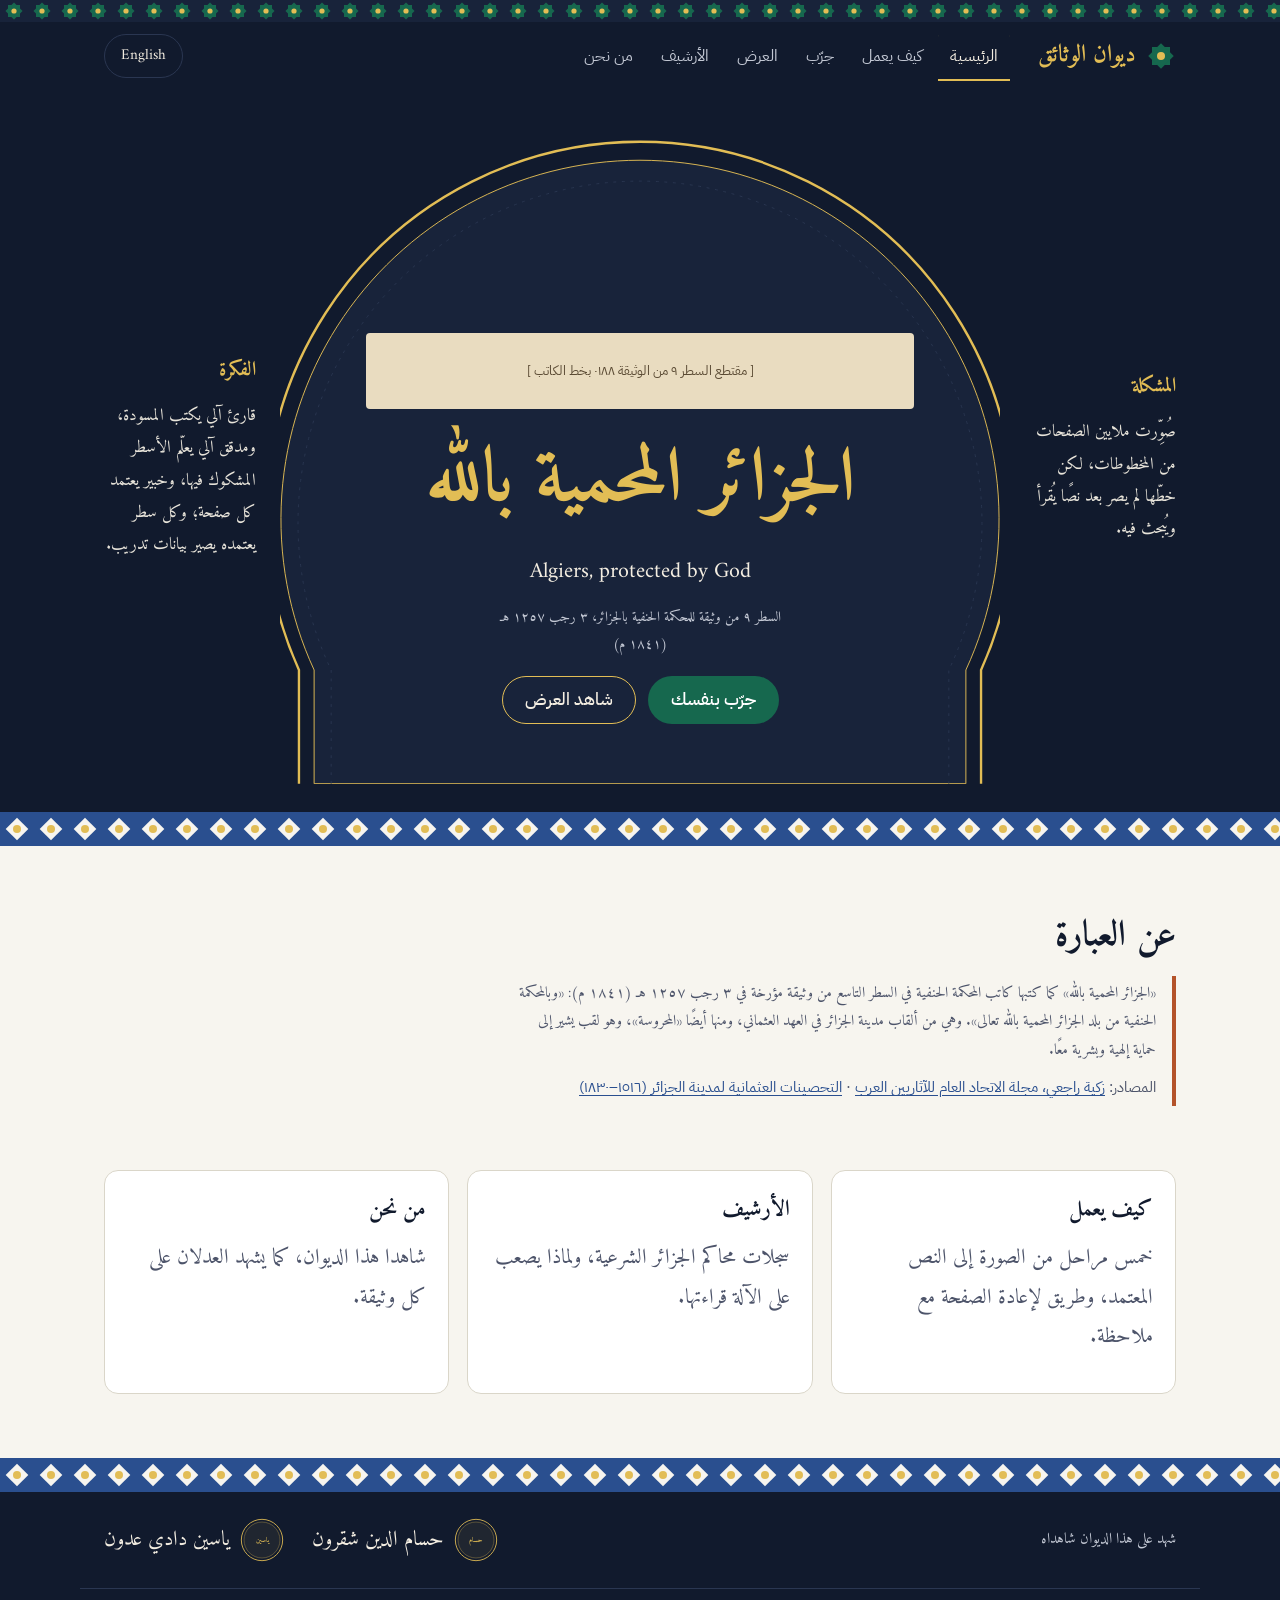
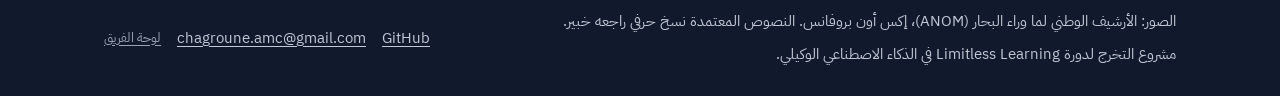
==== commit a817ce33: "Photo slots for the creators, any image format, no ask on the last slide - houssam.jpg / yacine.jpg " ====
--- a/docs/index.html
+++ b/docs/index.html
@@ -8,7 +8,7 @@
 <meta name="theme-color" content="#111a2d">
 <link rel="icon" href="assets/favicon.svg" type="image/svg+xml">
 <link rel="stylesheet" href="assets/diwan.css">
-<script>(function(){try{var m=/[?&]lang=(ar|en)\b/.exec(location.search);var l=m?m[1]:(localStorage.getItem('diwan-lang')||'ar');var h=document.documentElement;h.lang=l;h.dir=l==='ar'?'rtl':'ltr';h.setAttribute('data-ui',l);}catch(e){}})();</script>
+<script>window.diwanImg=function(i){var l=(i.getAttribute('data-alt')||'').split(',');var n=l.shift();i.setAttribute('data-alt',l.join(','));if(n)i.src=n;else i.onerror=null;};(function(){try{var m=/[?&]lang=(ar|en)\b/.exec(location.search);var l=m?m[1]:(localStorage.getItem('diwan-lang')||'ar');var h=document.documentElement;h.lang=l;h.dir=l==='ar'?'rtl':'ltr';h.setAttribute('data-ui',l);}catch(e){}})();</script>
 <script src="assets/diwan.js" defer></script>
 </head>
 <body>
@@ -37,7 +37,7 @@
 </svg>
       <div class="arch-inner">
         <div class="crop">
-          <img src="assets/img/motto-line9.jpg" alt="" onload="this.parentNode.classList.add('has-img')">
+          <img src="assets/img/motto-line9.jpg" data-alt="assets/img/motto-line9.png,assets/img/motto-line9.webp,assets/img/motto-line9.jpeg" alt="" onerror="diwanImg(this)" onload="this.parentNode.classList.add('has-img')">
           <span data-l="ar" lang="ar" dir="rtl" class="ph">[ مقتطع السطر ٩ من الوثيقة ٠١٨٨ بخط الكاتب ]</span><span data-l="en" lang="en" dir="ltr" class="ph">[ Line 9 of deed 0188 in the scribe’s hand ]</span>
         </div>
         <h1 id="motto" class="motto" lang="ar" dir="rtl"><span class="motto-ink">الجزائر المحمية بالله</span></h1>
@@ -94,7 +94,7 @@
   <div class="dado" aria-hidden="true"></div>
   <div class="wrap foot-sign">
     <p style="margin:0"><span data-l="ar" lang="ar" dir="rtl">شهد على هذا الديوان شاهداه</span><span data-l="en" lang="en" dir="ltr">Witnessed by its two creators</span></p>
-    <div class="signatures"><a class="sig" href="creators/#seal-1"><svg width="40" height="40" viewBox="-66 -66 132 132" aria-hidden="true"><circle r="62" fill="none" stroke="#e2bd55" stroke-width="2.6"/><circle r="54" fill="#e2bd55" fill-opacity="0.07" stroke="#e2bd55" stroke-width="1"/><text x="0" y="6" text-anchor="middle" font-family="Amiri, serif" font-size="21" font-weight="700" fill="#e2bd55">حسام</text></svg><span class="name"><span data-l="ar" lang="ar" dir="rtl">حسام الدين شقرون</span><span data-l="en" lang="en" dir="ltr">Houssam Eddine Chagroune</span></span></a><a class="sig" href="creators/#seal-2"><svg width="40" height="40" viewBox="-66 -66 132 132" aria-hidden="true"><circle r="62" fill="none" stroke="#e2bd55" stroke-width="2.6"/><circle r="54" fill="#e2bd55" fill-opacity="0.07" stroke="#e2bd55" stroke-width="1"/><text x="0" y="6" text-anchor="middle" font-family="Amiri, serif" font-size="21" font-weight="700" fill="#e2bd55">ياسين</text></svg><span class="name"><span data-l="ar" lang="ar" dir="rtl">ياسين دادي عدون</span><span data-l="en" lang="en" dir="ltr">Yacine Daddi Addoun</span></span></a></div>
+    <div class="signatures"><a class="sig" href="creators/#seal-1"><span class="portrait" style="width:44px;height:44px"><svg width="44" height="44" viewBox="-66 -66 132 132" aria-hidden="true"><circle r="62" fill="none" stroke="#e2bd55" stroke-width="2.6"/><circle r="54" fill="#e2bd55" fill-opacity="0.07" stroke="#e2bd55" stroke-width="1"/><text x="0" y="6" text-anchor="middle" font-family="Amiri, serif" font-size="21" font-weight="700" fill="#e2bd55">حسام</text></svg><img src="assets/img/houssam.jpg" data-alt="assets/img/houssam.png,assets/img/houssam.webp,assets/img/houssam.jpeg" alt="" onerror="diwanImg(this)" onload="this.parentNode.classList.add('has-img')"></span><span class="name"><span data-l="ar" lang="ar" dir="rtl">حسام الدين شقرون</span><span data-l="en" lang="en" dir="ltr">Houssam Eddine Chagroune</span></span></a><a class="sig" href="creators/#seal-2"><span class="portrait" style="width:44px;height:44px"><svg width="44" height="44" viewBox="-66 -66 132 132" aria-hidden="true"><circle r="62" fill="none" stroke="#e2bd55" stroke-width="2.6"/><circle r="54" fill="#e2bd55" fill-opacity="0.07" stroke="#e2bd55" stroke-width="1"/><text x="0" y="6" text-anchor="middle" font-family="Amiri, serif" font-size="21" font-weight="700" fill="#e2bd55">ياسين</text></svg><img src="assets/img/yacine.jpg" data-alt="assets/img/yacine.png,assets/img/yacine.webp,assets/img/yacine.jpeg" alt="" onerror="diwanImg(this)" onload="this.parentNode.classList.add('has-img')"></span><span class="name"><span data-l="ar" lang="ar" dir="rtl">ياسين دادي عدون</span><span data-l="en" lang="en" dir="ltr">Yacine Daddi Addoun</span></span></a></div>
   </div>
   <div class="wrap foot-meta">
     <div>
--- a/docs/assets/diwan.css
+++ b/docs/assets/diwan.css
@@ -4,7 +4,7 @@
 
 @font-face { font-family: "Amiri"; src: url("fonts/amiri-400.woff") format("woff"); font-weight: 400; font-display: swap; }
 @font-face { font-family: "Amiri"; src: url("fonts/amiri-700.woff") format("woff"); font-weight: 700; font-display: swap; }
-@font-face { font-family: "Reem Kufi"; src: url("fonts/reemkufi-var.woff") format("woff"); font-weight: 400 700; font-display: swap; }
+@font-face { font-family: "Amiri"; src: url("fonts/amiri-400i.woff") format("woff"); font-weight: 400; font-style: italic; font-display: swap; }
 @font-face { font-family: "IBM Plex Sans Arabic"; src: url("fonts/plexarabic-400.woff") format("woff"); font-weight: 400; font-display: swap; }
 @font-face { font-family: "IBM Plex Sans Arabic"; src: url("fonts/plexarabic-500.woff") format("woff"); font-weight: 500; font-display: swap; }
 @font-face { font-family: "IBM Plex Sans Arabic"; src: url("fonts/plexarabic-600.woff") format("woff"); font-weight: 600 700; font-display: swap; }
@@ -21,7 +21,7 @@
   --brass: #e2bd55;
   --f-ui: "IBM Plex Sans", "IBM Plex Sans Arabic", system-ui, sans-serif;
   --f-ui-ar: "IBM Plex Sans Arabic", "IBM Plex Sans", system-ui, sans-serif;
-  --f-kufi: "Reem Kufi", "IBM Plex Sans Arabic", sans-serif;
+  --f-head: "Amiri", "Noto Naskh Arabic", serif;
   --f-deed: "Amiri", "Noto Naskh Arabic", serif;
   --wrap: 1120px;
   --zellige: url("data:image/svg+xml,%3Csvg xmlns='http://www.w3.org/2000/svg' width='28' height='22'%3E%3Crect width='28' height='22' fill='%2318233a'/%3E%3Cg transform='translate(14 11)'%3E%3Crect x='-6' y='-6' width='12' height='12' fill='%2316684e'/%3E%3Crect x='-6' y='-6' width='12' height='12' fill='%2316684e' transform='rotate(45)'/%3E%3Ccircle r='2.6' fill='%23e2bd55'/%3E%3C/g%3E%3C/svg%3E");
@@ -34,8 +34,11 @@
 *, *::before, *::after { box-sizing: border-box; }
 [hidden] { display: none !important; }
 html { -webkit-text-size-adjust: 100%; }
-body { margin: 0; background: var(--wash); color: var(--ink); font-family: var(--f-ui); font-size: 18px; line-height: 1.6; }
-html[lang="ar"] body { font-family: var(--f-ui-ar); line-height: 1.8; }
+body { margin: 0; background: var(--wash); color: var(--ink); font-family: var(--f-deed); font-size: 20px; line-height: 1.65; }
+html[lang="ar"] body { font-size: 21px; line-height: 1.9; }
+/* interface chrome stays in a plain sans so small labels and controls read crisply */
+.nav, .btn, .chip, .lang-btn, .skip, label, input, textarea, button, table, .small, .status, .est, .src, .fact .src, .meter, .ln, .scan-cap, .scan .ph, .crop .ph, .foot-meta, .deck-bar { font-family: var(--f-ui); }
+html[lang="ar"] .nav, html[lang="ar"] .btn, html[lang="ar"] .chip, html[lang="ar"] label, html[lang="ar"] .small, html[lang="ar"] .status, html[lang="ar"] .foot-meta, html[lang="ar"] .scan-cap { font-family: var(--f-ui-ar); }
 img, svg { max-width: 100%; }
 a { color: var(--cobalt); text-underline-offset: 3px; }
 a:hover { color: var(--cobalt-dark); }
@@ -46,7 +49,7 @@
 .skip:focus { top: 12px; }
 .visually-hidden { position: absolute !important; width: 1px; height: 1px; overflow: hidden; clip: rect(0 0 0 0); white-space: nowrap; }
 .deed { font-family: var(--f-deed); }
-.kufi { font-family: var(--f-kufi); }
+.kufi { font-family: var(--f-head); }
 .muted { color: var(--ink-2); }
 .small { font-size: 15px; }
 
@@ -57,7 +60,7 @@
 /* ---------- header ---------- */
 .site-head { background: var(--night); color: var(--on-night); }
 .head-row { display: flex; align-items: center; gap: 20px; min-height: 68px; flex-wrap: wrap; padding-block: 8px; }
-.brand { display: inline-flex; align-items: center; gap: 10px; color: var(--brass); text-decoration: none; font-family: var(--f-kufi); font-weight: 600; font-size: 24px; margin-inline-end: 8px; }
+.brand { display: inline-flex; align-items: center; gap: 10px; color: var(--brass); text-decoration: none; font-family: var(--f-head); font-weight: 600; font-size: 24px; margin-inline-end: 8px; }
 .brand:hover { color: var(--brass); }
 .brand svg { flex: none; }
 .nav { display: flex; gap: 4px; overflow-x: auto; scrollbar-width: none; flex: 1 1 auto; }
@@ -80,7 +83,8 @@
 .on-night { background: var(--night); color: var(--on-night); }
 .on-night a:not(.btn) { color: #9cc0f2; }
 h1, h2, h3 { line-height: 1.3; margin: 0 0 12px; font-weight: 600; }
-html[lang="ar"] h1, html[lang="ar"] h2, html[lang="ar"] h3 { font-family: var(--f-kufi); line-height: 1.45; }
+h1, h2, h3 { font-family: var(--f-head); font-weight: 700; }
+html[lang="ar"] h1, html[lang="ar"] h2, html[lang="ar"] h3 { line-height: 1.5; }
 h1 { font-size: clamp(32px, 4.6vw, 52px); }
 h2 { font-size: clamp(26px, 3.2vw, 36px); }
 h3 { font-size: 22px; }
@@ -122,7 +126,7 @@
 .motto-en { margin: 0; font-size: clamp(16px, 2vw, 22px); color: var(--on-night); }
 .motto-src { margin: 0; font-size: 14px; color: var(--on-night-2); max-width: 46ch; }
 .side { display: flex; flex-direction: column; gap: 10px; }
-.side .label { font-family: var(--f-kufi); color: var(--brass); font-size: 20px; font-weight: 600; }
+.side .label { font-family: var(--f-head); color: var(--brass); font-size: 20px; font-weight: 600; }
 .side p { color: #e8e4da; font-size: 17px; margin: 0; }
 @media (max-width: 980px) {
   .hero-grid { grid-template-columns: 1fr; }
@@ -187,7 +191,7 @@
 .decide textarea { width: 100%; min-height: 84px; border: 1px solid var(--line); border-radius: 10px; padding: 10px 12px; font: inherit; font-size: 16px; }
 .status { min-height: 1.6em; font-size: 15px; color: var(--ink-2); }
 .final { margin-top: 18px; background: var(--night); color: var(--on-night); border-radius: 16px; padding: 22px; }
-.final .counter { font-family: var(--f-kufi); font-size: 28px; color: var(--brass); }
+.final .counter { font-family: var(--f-head); font-size: 28px; color: var(--brass); }
 .final ol { margin: 12px 0 0; padding-inline-start: 1.6em; font-family: var(--f-deed); font-size: 20px; line-height: 1.9; direction: rtl; text-align: right; }
 .final li.trained::marker { color: var(--brass); }
 .compare { margin-top: 14px; font-size: 15px; color: var(--on-night-2); }
@@ -205,7 +209,7 @@
 /* ---------- archive ---------- */
 .facts { display: grid; grid-template-columns: repeat(auto-fit, minmax(230px, 1fr)); gap: 16px; }
 .fact { background: var(--surface); border: 1px solid var(--line); border-radius: 14px; padding: 18px; }
-.fact .num { font-family: var(--f-kufi); font-size: 34px; color: var(--green); line-height: 1.2; }
+.fact .num { font-family: var(--f-head); font-size: 34px; color: var(--green); line-height: 1.2; }
 .fact .src { font-size: 13px; color: var(--ink-2); margin-top: 6px; }
 .letters { display: flex; gap: 18px; flex-wrap: wrap; }
 .letter { background: var(--surface); border: 1px solid var(--line); border-radius: 14px; padding: 14px 18px; display: flex; align-items: center; gap: 14px; }
@@ -252,3 +256,43 @@
 
 /* demo opened inside the pitch */
 html.embed .band, html.embed .site-head, html.embed .site-foot, html.embed .skip, html.embed .live { display: none; }
+
+/* ---------- diagrams of the real n8n workflow (tools/workflow_diagrams.py) ---------- */
+.wf { width: 100%; height: auto; display: block; margin-inline: auto; font-family: var(--f-ui); }
+.wf .box { fill: #1c2843; stroke: #3a4868; stroke-width: 1.5; }
+.wf .ic { color: #c3c8d4; }
+.wf .nd.ai .box { stroke: var(--brass); stroke-width: 2.2; }
+.wf .nd.ai .ic { color: var(--brass); }
+.wf .nd.human .box { fill: var(--green); stroke: var(--green); }
+.wf .nd.human .ic { color: #fff; }
+.wf .nd.board .box { stroke-dasharray: 5 4; fill: #18233a; }
+.wf .nd.board .ic { color: #8fa3c9; }
+.wf .nd.faded > * { opacity: .55; }
+.wf .nd-lbl { fill: #e8e4da; font-size: 14px; }
+.wf .ed { fill: none; stroke: #7a86a3; stroke-width: 2; }
+.wf .ed.branch { stroke: #9aa8c6; }
+.wf .ed.faint { stroke: #3a4868; stroke-dasharray: 3 5; }
+.wf .ed.loop { stroke: #f0b48f; stroke-dasharray: 7 6; stroke-width: 2.2; }
+.wf .ed-head.loop { fill: none; stroke: #f0b48f; stroke-width: 2.2; }
+.wf .ed-dot { fill: #7a86a3; }
+.wf .ed-lbl { fill: #9aa1b2; font-size: 13px; }
+.wf .ed-lbl.loop { fill: #f0b48f; font-size: 14px; }
+.wf .stub rect { fill: none; stroke: #4a5878; stroke-dasharray: 4 4; }
+.wf .stub text { fill: #c3c8d4; font-size: 13px; }
+.wf-over .blk .box { fill: #1c2843; stroke: #3a4868; }
+.wf-over .blk.ai .box { stroke: var(--brass); stroke-width: 2.2; }
+.wf-over .blk.human .box { fill: #15503d; stroke: var(--green); }
+.wf-over .b-num { fill: var(--brass); font-family: var(--f-head); font-size: 30px; font-weight: 700; }
+.wf-over .b-ar { fill: #f3ede1; font-family: var(--f-head); font-size: 25px; font-weight: 700; }
+.wf-over .b-en { fill: #c3c8d4; font-size: 14px; }
+.wf-over .b-k { fill: #9aa1b2; font-size: 12.5px; }
+.wf-panel { background: var(--night); border-radius: 14px; padding: 18px 14px; overflow-x: auto; }
+.wf-panel .wf { min-width: 760px; }
+.wf-stage { display: grid; gap: 14px; margin-top: 30px; }
+.wf-stage h3 { margin: 0; }
+
+/* creators' portraits: the photo sits inside the seal's ring once it is uploaded */
+.portrait { position: relative; display: inline-block; flex: none; }
+.portrait > svg { width: 100%; height: 100%; display: block; }
+.portrait > img { position: absolute; inset: 15%; width: 70%; height: 70%; border-radius: 50%; object-fit: cover; display: none; }
+.portrait.has-img > img { display: block; }
